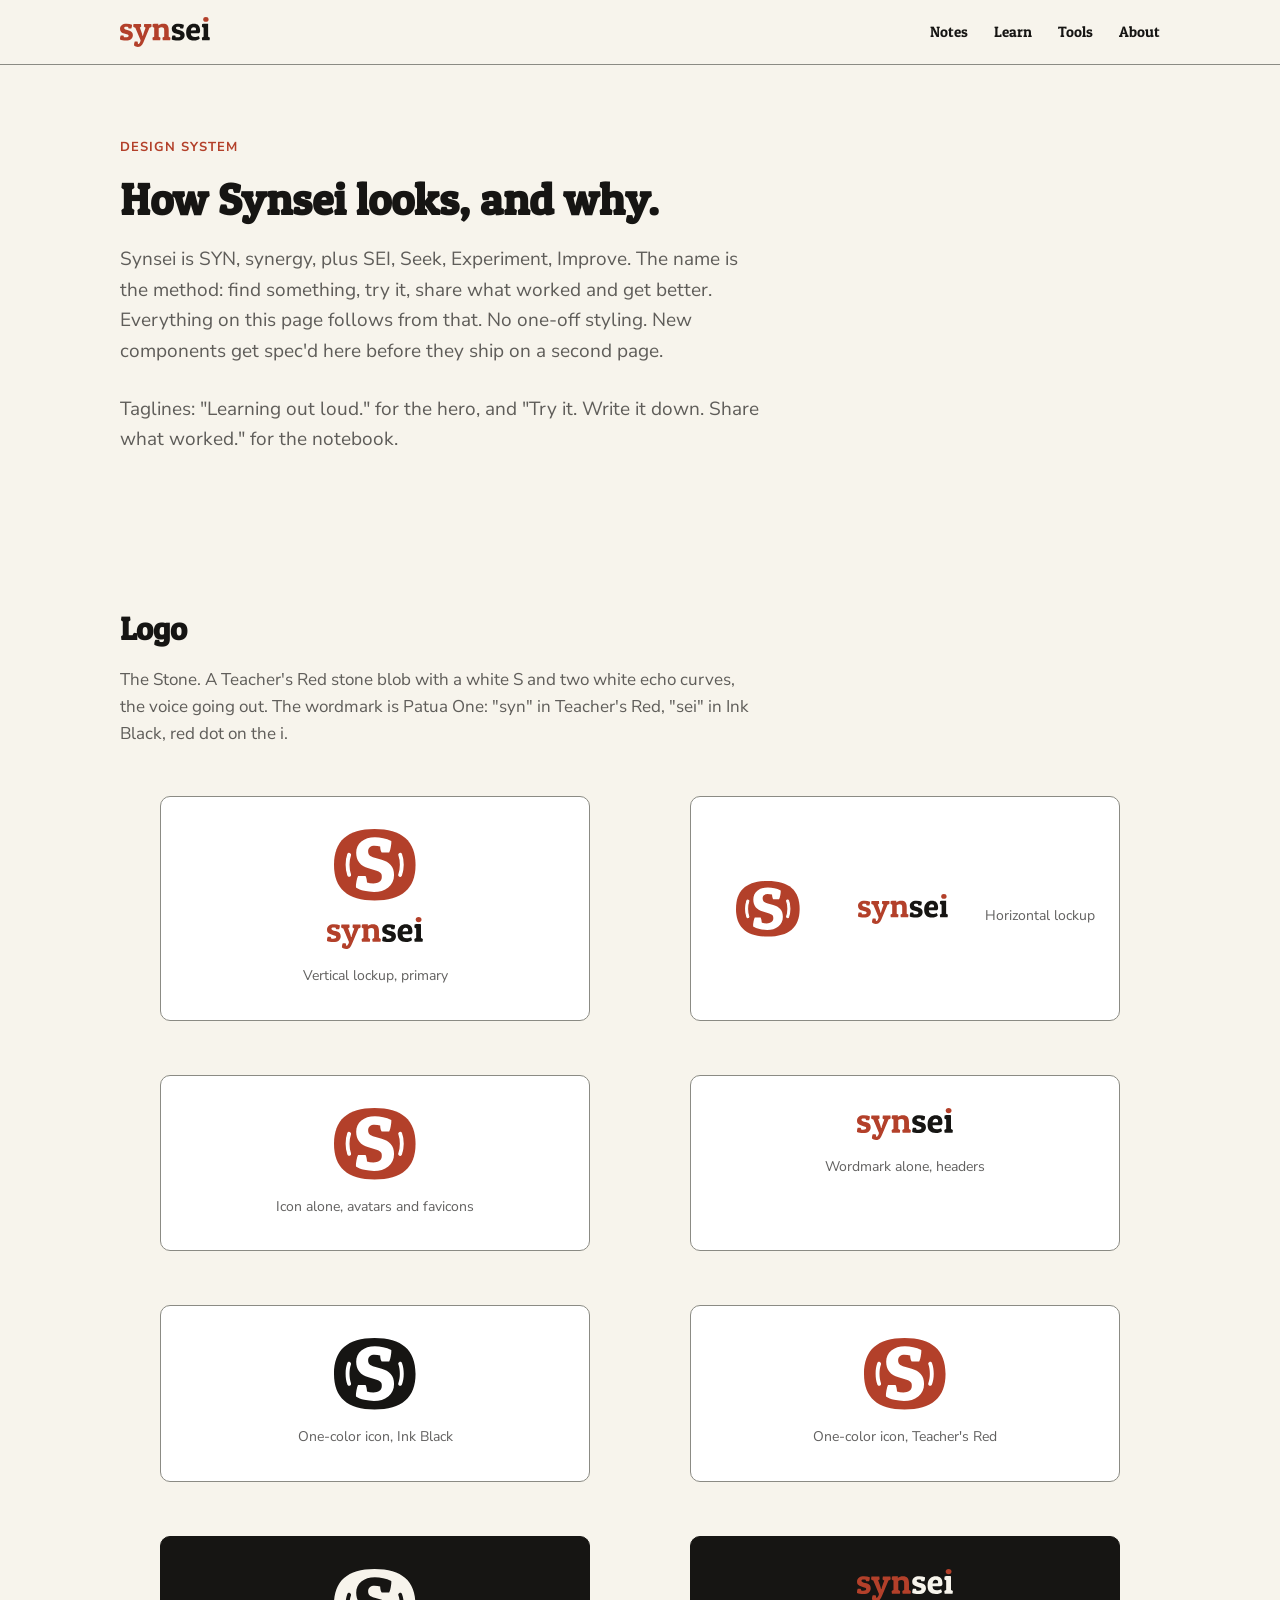
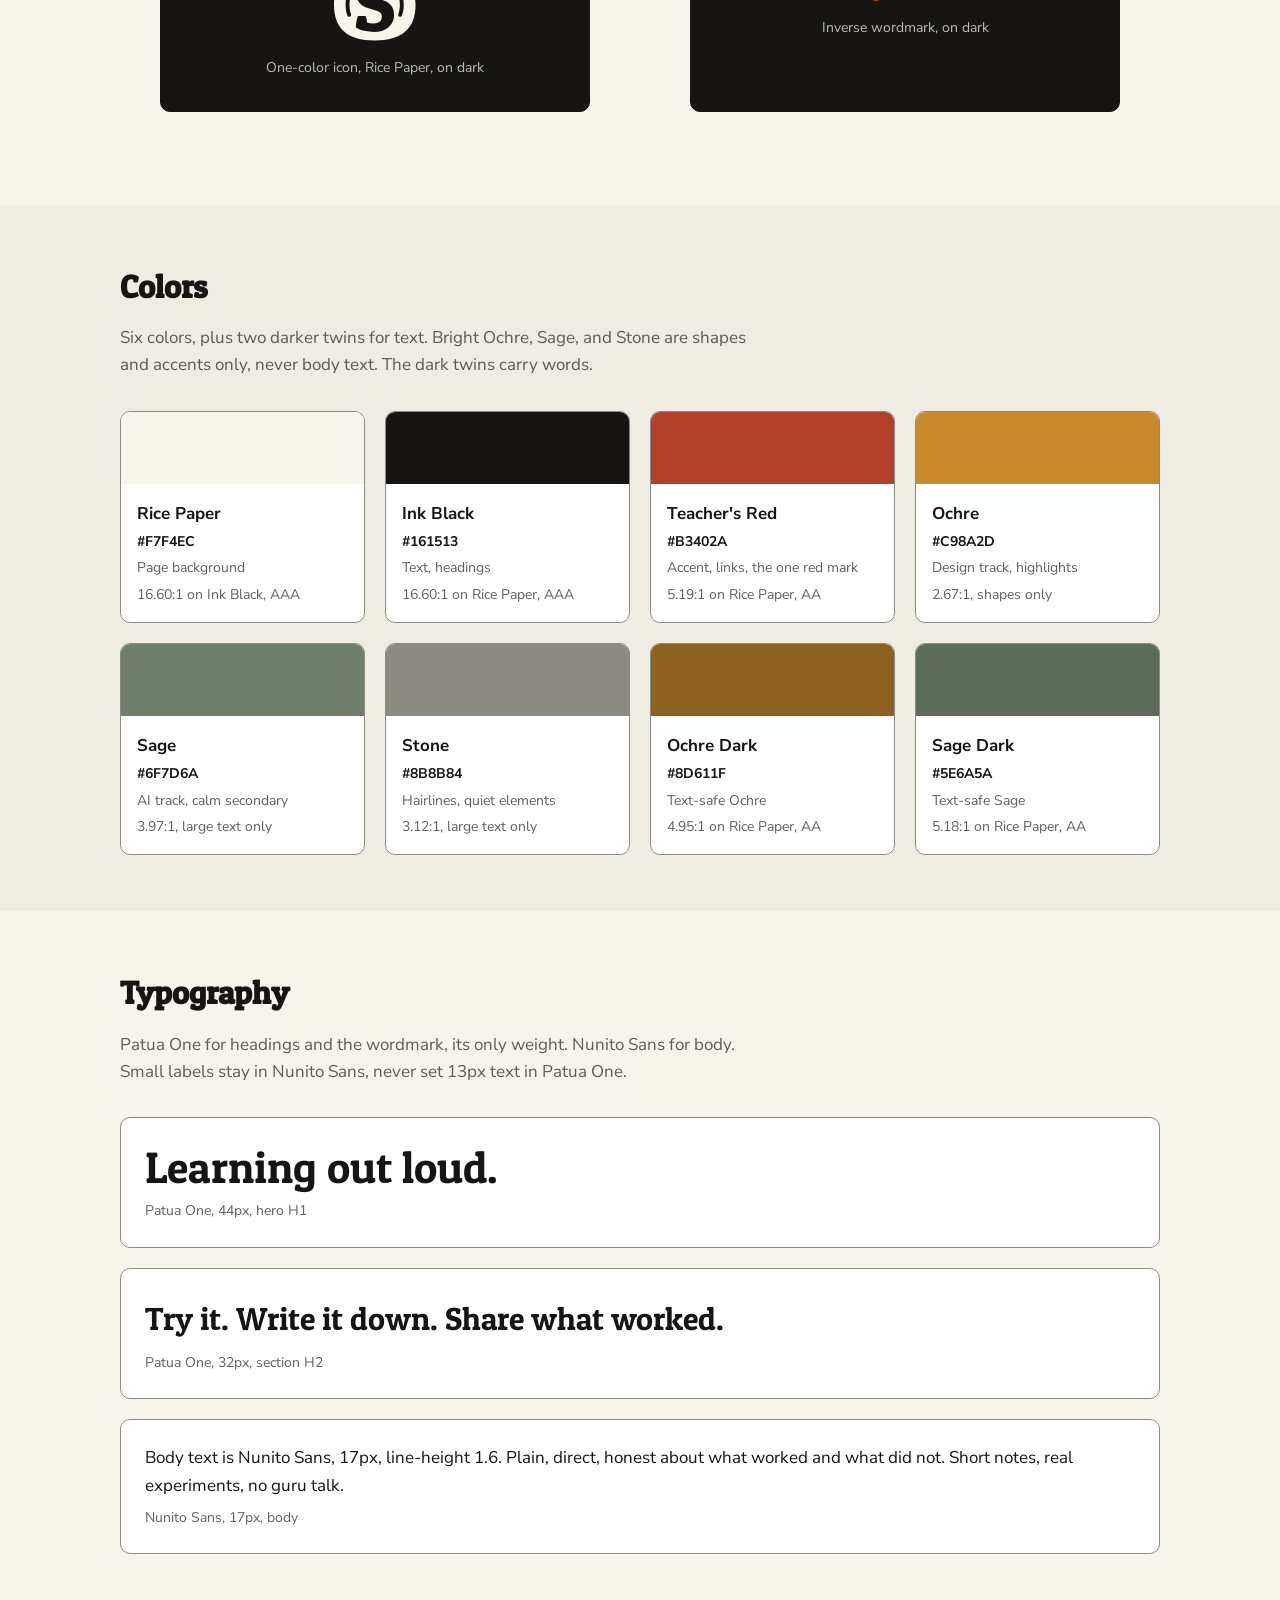
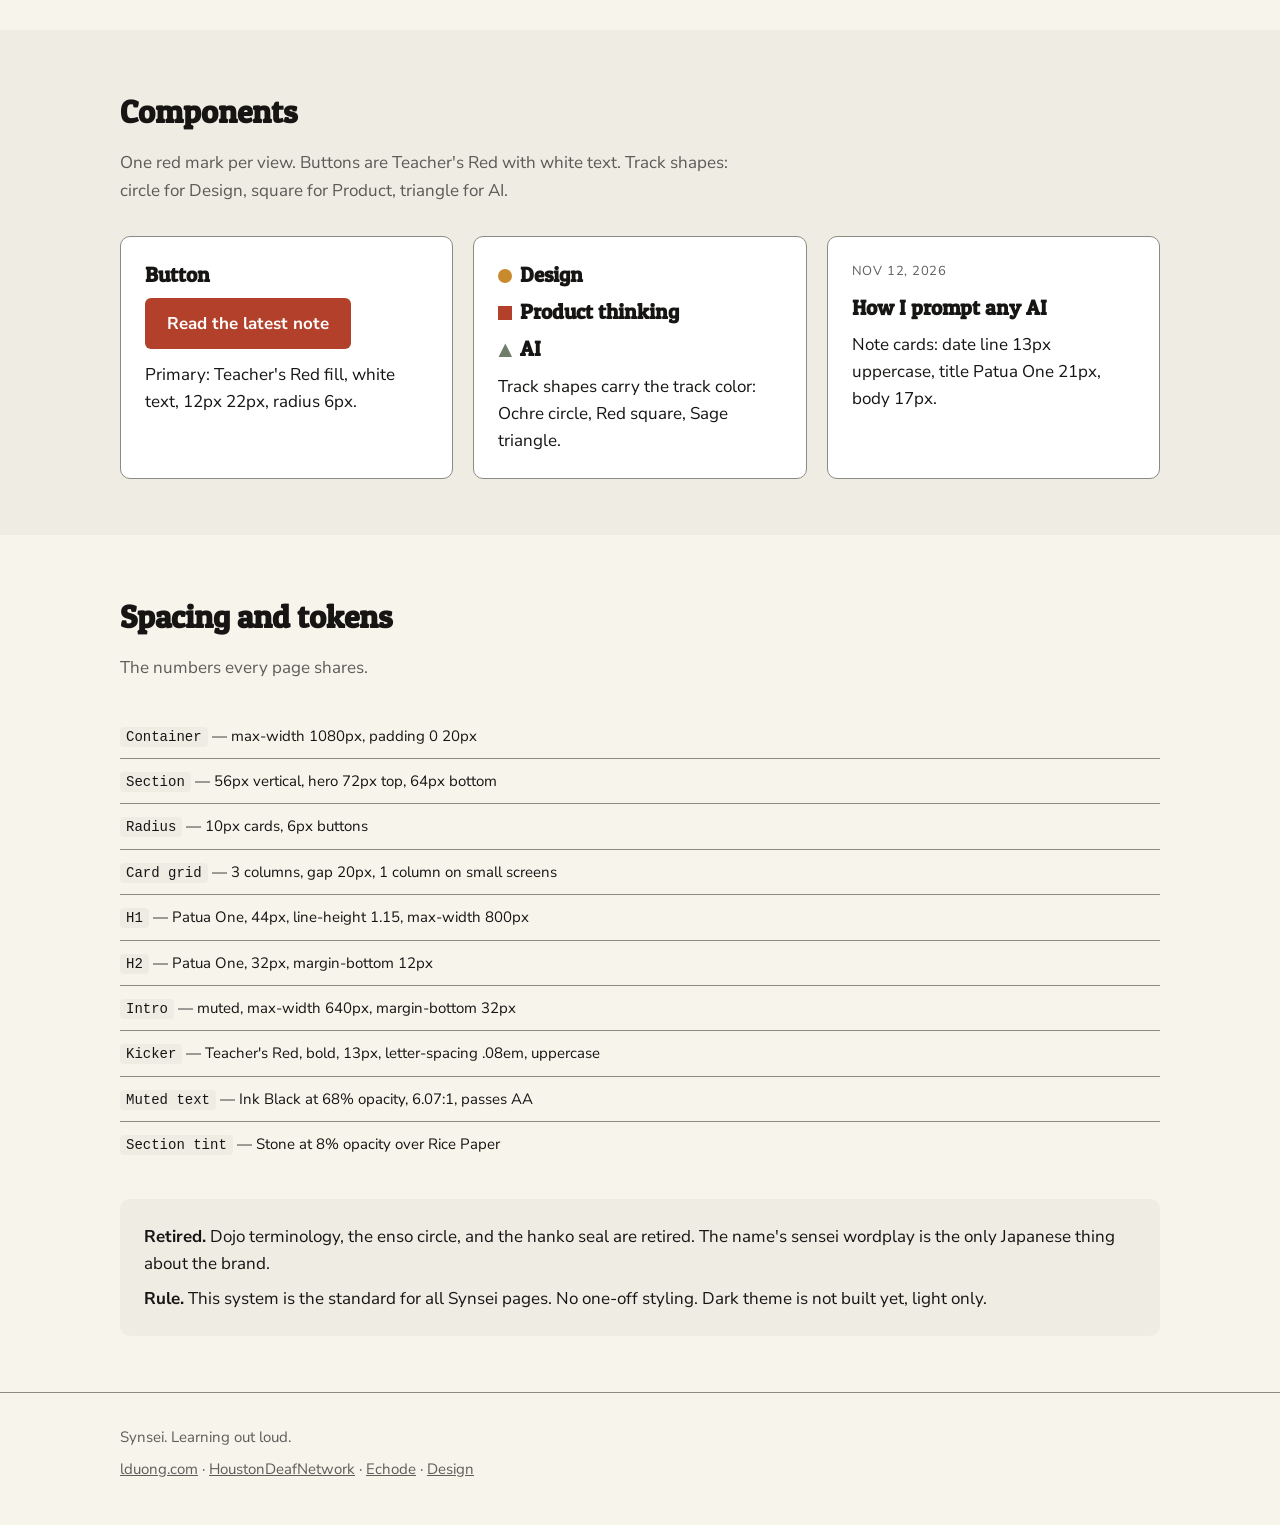
==== design/index.html @ 7a2323d9 "Rebuild site to the Synsei design system and publish the design page" ====
<!DOCTYPE html>
<html lang="en">
<head>
<meta charset="utf-8">
<meta name="viewport" content="width=device-width, initial-scale=1">
<title>Design — Synsei</title>
<meta name="description" content="The Synsei design system: the logo, colors, type, and components every page is built from.">
<link rel="preconnect" href="https://fonts.googleapis.com">
<link rel="preconnect" href="https://fonts.gstatic.com" crossorigin>
<link href="https://fonts.googleapis.com/css2?family=Patua+One&family=Nunito+Sans:wght@400;600;700&display=swap" rel="stylesheet">
<link rel="stylesheet" href="../styles.css?v=3">
<link rel="stylesheet" href="../design.css?v=1">
<link rel="icon" type="image/svg+xml" href="../synsei-icon.svg">
</head>
<body>
<a class="skip" href="#logo">Skip to the design system</a>

<header class="site-header">
  <div class="wrap header-inner">
    <a class="wordmark" href="../index.html"><img src="../synsei-logo.svg" alt="Synsei" height="30"></a>
    <nav aria-label="Main">
      <a href="../index.html#notes">Notes</a>
      <a href="../index.html#learn">Learn</a>
      <a href="../index.html#tools">Tools</a>
      <a href="../index.html#about">About</a>
    </nav>
  </div>
</header>

<main>
  <section class="hero">
    <div class="wrap">
      <p class="kicker">Design system</p>
      <h1>How Synsei looks, and why.</h1>
      <p class="lede">Synsei is SYN, synergy, plus SEI, Seek, Experiment, Improve. The name is the method: find something, try it, share what worked and get better. Everything on this page follows from that. No one-off styling. New components get spec'd here before they ship on a second page.</p>
      <p class="lede">Taglines: "Learning out loud." for the hero, and "Try it. Write it down. Share what worked." for the notebook.</p>
    </div>
  </section>

  <section id="logo" class="section">
    <div class="wrap">
      <h2>Logo</h2>
      <p class="section-intro">The Stone. A Teacher's Red stone blob with a white S and two white echo curves, the voice going out. The wordmark is Patua One: "syn" in Teacher's Red, "sei" in Ink Black, red dot on the i.</p>
      <div class="lockups">
        <figure class="lockup">
          <img class="lockup-icon" src="../synsei-icon.svg" alt="Synsei stone icon">
          <img class="lockup-word" src="../synsei-logo.svg" alt="Synsei wordmark">
          <figcaption>Vertical lockup, primary</figcaption>
        </figure>
        <figure class="lockup horizontal">
          <img class="lockup-icon" src="../synsei-icon.svg" alt="Synsei stone icon">
          <img class="lockup-word" src="../synsei-logo.svg" alt="Synsei wordmark">
          <figcaption>Horizontal lockup</figcaption>
        </figure>
        <figure class="lockup">
          <img class="lockup-icon" src="../synsei-icon.svg" alt="Synsei stone icon">
          <figcaption>Icon alone, avatars and favicons</figcaption>
        </figure>
        <figure class="lockup">
          <img class="lockup-word" src="../synsei-logo.svg" alt="Synsei wordmark">
          <figcaption>Wordmark alone, headers</figcaption>
        </figure>
      </div>
      <div class="lockups">
        <figure class="lockup">
          <img class="lockup-icon" src="../synsei-icon-black.svg" alt="Synsei icon in Ink Black">
          <figcaption>One-color icon, Ink Black</figcaption>
        </figure>
        <figure class="lockup">
          <img class="lockup-icon" src="../synsei-icon-red.svg" alt="Synsei icon in Teacher's Red">
          <figcaption>One-color icon, Teacher's Red</figcaption>
        </figure>
        <figure class="lockup dark">
          <img class="lockup-icon" src="../synsei-icon-rice-paper.svg" alt="Synsei icon in Rice Paper">
          <figcaption>One-color icon, Rice Paper, on dark</figcaption>
        </figure>
        <figure class="lockup dark">
          <img class="lockup-word" src="../synsei-wordmark-inverse.svg" alt="Synsei inverse wordmark">
          <figcaption>Inverse wordmark, on dark</figcaption>
        </figure>
      </div>
    </div>
  </section>

  <section id="colors" class="section tint">
    <div class="wrap">
      <h2>Colors</h2>
      <p class="section-intro">Six colors, plus two darker twins for text. Bright Ochre, Sage, and Stone are shapes and accents only, never body text. The dark twins carry words.</p>
      <div class="swatches">
        <article class="swatch">
          <div class="chip" style="background:#f7f4ec"></div>
          <div class="swatch-body">
            <h3>Rice Paper</h3>
            <p class="hex">#F7F4EC</p>
            <p>Page background</p>
            <p>16.60:1 on Ink Black, AAA</p>
          </div>
        </article>
        <article class="swatch">
          <div class="chip" style="background:#161513"></div>
          <div class="swatch-body">
            <h3>Ink Black</h3>
            <p class="hex">#161513</p>
            <p>Text, headings</p>
            <p>16.60:1 on Rice Paper, AAA</p>
          </div>
        </article>
        <article class="swatch">
          <div class="chip" style="background:#b3402a"></div>
          <div class="swatch-body">
            <h3>Teacher's Red</h3>
            <p class="hex">#B3402A</p>
            <p>Accent, links, the one red mark</p>
            <p>5.19:1 on Rice Paper, AA</p>
          </div>
        </article>
        <article class="swatch">
          <div class="chip" style="background:#c98a2d"></div>
          <div class="swatch-body">
            <h3>Ochre</h3>
            <p class="hex">#C98A2D</p>
            <p>Design track, highlights</p>
            <p>2.67:1, shapes only</p>
          </div>
        </article>
        <article class="swatch">
          <div class="chip" style="background:#6f7d6a"></div>
          <div class="swatch-body">
            <h3>Sage</h3>
            <p class="hex">#6F7D6A</p>
            <p>AI track, calm secondary</p>
            <p>3.97:1, large text only</p>
          </div>
        </article>
        <article class="swatch">
          <div class="chip" style="background:#8b8b84"></div>
          <div class="swatch-body">
            <h3>Stone</h3>
            <p class="hex">#8B8B84</p>
            <p>Hairlines, quiet elements</p>
            <p>3.12:1, large text only</p>
          </div>
        </article>
        <article class="swatch">
          <div class="chip" style="background:#8d611f"></div>
          <div class="swatch-body">
            <h3>Ochre Dark</h3>
            <p class="hex">#8D611F</p>
            <p>Text-safe Ochre</p>
            <p>4.95:1 on Rice Paper, AA</p>
          </div>
        </article>
        <article class="swatch">
          <div class="chip" style="background:#5e6a5a"></div>
          <div class="swatch-body">
            <h3>Sage Dark</h3>
            <p class="hex">#5E6A5A</p>
            <p>Text-safe Sage</p>
            <p>5.18:1 on Rice Paper, AA</p>
          </div>
        </article>
      </div>
    </div>
  </section>

  <section id="type" class="section">
    <div class="wrap">
      <h2>Typography</h2>
      <p class="section-intro">Patua One for headings and the wordmark, its only weight. Nunito Sans for body. Small labels stay in Nunito Sans, never set 13px text in Patua One.</p>
      <div class="specimen">
        <p class="sample-display">Learning out loud.</p>
        <p class="sample-note">Patua One, 44px, hero H1</p>
      </div>
      <div class="specimen">
        <p class="sample-h2">Try it. Write it down. Share what worked.</p>
        <p class="sample-note">Patua One, 32px, section H2</p>
      </div>
      <div class="specimen">
        <p class="sample-body">Body text is Nunito Sans, 17px, line-height 1.6. Plain, direct, honest about what worked and what did not. Short notes, real experiments, no guru talk.</p>
        <p class="sample-note">Nunito Sans, 17px, body</p>
      </div>
    </div>
  </section>

  <section id="components" class="section tint">
    <div class="wrap">
      <h2>Components</h2>
      <p class="section-intro">One red mark per view. Buttons are Teacher's Red with white text. Track shapes: circle for Design, square for Product, triangle for AI.</p>
      <div class="cards">
        <article class="card">
          <h3>Button</h3>
          <p><a class="button" href="#components">Read the latest note</a></p>
          <p>Primary: Teacher's Red fill, white text, 12px 22px, radius 6px.</p>
        </article>
        <article class="card">
          <h3><span class="track-shape circle" aria-hidden="true"></span>Design</h3>
          <h3><span class="track-shape square" aria-hidden="true"></span>Product thinking</h3>
          <h3><span class="track-shape triangle" aria-hidden="true"></span>AI</h3>
          <p>Track shapes carry the track color: Ochre circle, Red square, Sage triangle.</p>
        </article>
        <article class="card">
          <p class="card-date">Nov 12, 2026</p>
          <h3>How I prompt any AI</h3>
          <p>Note cards: date line 13px uppercase, title Patua One 21px, body 17px.</p>
        </article>
      </div>
    </div>
  </section>

  <section id="tokens" class="section">
    <div class="wrap">
      <h2>Spacing and tokens</h2>
      <p class="section-intro">The numbers every page shares.</p>
      <ul class="tokens">
        <li><code>Container</code> — max-width 1080px, padding 0 20px</li>
        <li><code>Section</code> — 56px vertical, hero 72px top, 64px bottom</li>
        <li><code>Radius</code> — 10px cards, 6px buttons</li>
        <li><code>Card grid</code> — 3 columns, gap 20px, 1 column on small screens</li>
        <li><code>H1</code> — Patua One, 44px, line-height 1.15, max-width 800px</li>
        <li><code>H2</code> — Patua One, 32px, margin-bottom 12px</li>
        <li><code>Intro</code> — muted, max-width 640px, margin-bottom 32px</li>
        <li><code>Kicker</code> — Teacher's Red, bold, 13px, letter-spacing .08em, uppercase</li>
        <li><code>Muted text</code> — Ink Black at 68% opacity, 6.07:1, passes AA</li>
        <li><code>Section tint</code> — Stone at 8% opacity over Rice Paper</li>
      </ul>
      <div class="design-note" style="margin-top:32px">
        <p><strong>Retired.</strong> Dojo terminology, the enso circle, and the hanko seal are retired. The name's sensei wordplay is the only Japanese thing about the brand.</p>
        <p><strong>Rule.</strong> This system is the standard for all Synsei pages. No one-off styling. Dark theme is not built yet, light only.</p>
      </div>
    </div>
  </section>
</main>

<footer class="site-footer">
  <div class="wrap">
    <p>Synsei. Learning out loud.</p>
    <p><a href="https://lduong.com">lduong.com</a> &middot; <a href="https://www.houstondeafnetwork.com">HoustonDeafNetwork</a> &middot; <a href="https://echode.com">Echode</a> &middot; <a href="./">Design</a></p>
  </div>
</footer>
</body>
</html>
---- styles.css ----
/* Synsei — built to ~/workspace/synsei/design-system.md. No build step.
   Tokens: Rice Paper, Ink Black, Teacher's Red, Ochre, Sage, Stone.
   Headings Patua One, body Nunito Sans. */

:root {
  --paper: #f7f4ec;
  --card: #ffffff;
  --ink: #161513;
  --accent: #b3402a;
  --accent-hover: #96291a;
  --ochre: #c98a2d;
  --ochre-dark: #8d611f;
  --sage: #6f7d6a;
  --sage-dark: #5e6a5a;
  --stone: #8b8b84;
  --line: #8b8b84;
  --muted: rgba(22, 21, 19, 0.68);
  --tint: rgba(139, 139, 132, 0.08);
  --display: "Patua One", Georgia, "Times New Roman", serif;
  --sans: "Nunito Sans", -apple-system, BlinkMacSystemFont, "Segoe UI", Roboto, Helvetica, Arial, sans-serif;
}

* { box-sizing: border-box; }

body {
  margin: 0;
  background: var(--paper);
  color: var(--ink);
  font-family: var(--sans);
  font-size: 17px;
  line-height: 1.6;
}

.wrap {
  max-width: 1080px;
  margin: 0 auto;
  padding: 0 20px;
}

a { color: var(--accent); }
a:hover { text-decoration-thickness: 2px; }

.skip {
  position: absolute;
  left: -999px;
  top: 0;
  background: var(--ink);
  color: #fff;
  padding: 8px 14px;
}
.skip:focus { left: 8px; top: 8px; }

/* Header — wordmark is the real logo SVG, nav in Patua One */

.site-header {
  border-bottom: 1px solid var(--line);
  background: var(--paper);
}
.header-inner {
  display: flex;
  align-items: center;
  justify-content: space-between;
  min-height: 64px;
}
.wordmark {
  display: inline-flex;
  align-items: center;
  text-decoration: none;
}
.wordmark img {
  display: block;
  height: 30px;
  width: auto;
}
.site-header nav a {
  font-family: var(--display);
  color: var(--ink);
  text-decoration: none;
  margin-left: 22px;
  font-size: 15px;
}
.site-header nav a:hover { color: var(--accent); }

/* Hero */

.hero { padding: 72px 0 64px; }
.kicker {
  color: var(--accent);
  font-weight: bold;
  letter-spacing: 0.08em;
  text-transform: uppercase;
  font-size: 13px;
  margin: 0 0 16px;
}
.hero h1 {
  font-family: var(--display);
  font-size: 44px;
  line-height: 1.15;
  margin: 0 0 20px;
  max-width: 800px;
}
.lede {
  font-size: 19px;
  color: var(--muted);
  max-width: 640px;
  margin: 0 0 28px;
}
.button {
  display: inline-block;
  background: var(--accent);
  color: #fff;
  text-decoration: none;
  font-weight: bold;
  padding: 12px 22px;
  border-radius: 6px;
}
.button:hover { background: var(--accent-hover); color: #fff; }

/* Sections */

.section { padding: 56px 0; }
.section.tint { background: var(--tint); }
.section h2 {
  font-family: var(--display);
  font-size: 32px;
  margin: 0 0 12px;
}
.section-intro {
  color: var(--muted);
  max-width: 640px;
  margin: 0 0 32px;
}

/* Cards */

.cards {
  display: grid;
  grid-template-columns: repeat(3, 1fr);
  gap: 20px;
}
.card {
  background: var(--card);
  border: 1px solid var(--line);
  border-radius: 10px;
  padding: 24px;
}
.card h3 {
  font-family: var(--display);
  font-size: 21px;
  margin: 0 0 10px;
  line-height: 1.3;
}
.card p { margin: 0 0 12px; }
.card p:last-child { margin-bottom: 0; }
.card-date {
  color: var(--muted);
  font-size: 13px;
  text-transform: uppercase;
  letter-spacing: 0.06em;
  margin: 0 0 8px;
}
.card-status {
  color: var(--accent);
  font-size: 14px;
  font-weight: bold;
}

/* Track shapes — circle Design, square Product, triangle AI */

.track-shape {
  display: inline-block;
  width: 14px;
  height: 14px;
  margin-right: 8px;
  vertical-align: -1px;
}
.track-shape.circle { background: var(--ochre); border-radius: 50%; }
.track-shape.square { background: var(--accent); }
.track-shape.triangle {
  background: var(--sage);
  clip-path: polygon(50% 0, 100% 100%, 0 100%);
}

/* About */

#about p { max-width: 680px; }

/* Footer */

.site-footer {
  border-top: 1px solid var(--line);
  padding: 32px 0 40px;
  color: var(--muted);
  font-size: 15px;
}
.site-footer p { margin: 0 0 8px; }
.site-footer a { color: var(--muted); }
.site-footer a:hover { color: var(--accent); }

/* Small screens */

@media (max-width: 760px) {
  .hero { padding: 48px 0 40px; }
  .hero h1 { font-size: 32px; }
  .cards { grid-template-columns: 1fr; }
  .site-header nav a { margin-left: 14px; }
}
---- design.css ----
/* Synsei design page — specimens only. Tokens live in styles.css. */

.design-intro { max-width: 680px; }

.lockups {
  display: grid;
  grid-template-columns: repeat(2, 1fr);
  gap: 20px;
  margin-bottom: 20px;
}
.lockup {
  background: var(--card);
  border: 1px solid var(--line);
  border-radius: 10px;
  padding: 32px 24px;
  text-align: center;
}
.lockup img { display: block; margin: 0 auto; }
.lockup .lockup-icon { height: 72px; width: auto; margin-bottom: 16px; }
.lockup .lockup-word { height: 32px; width: auto; }
.lockup.horizontal {
  display: flex;
  align-items: center;
  justify-content: center;
  gap: 16px;
}
.lockup.horizontal .lockup-icon { height: 56px; margin-bottom: 0; }
.lockup.horizontal .lockup-word { height: 30px; }
.lockup figcaption {
  margin-top: 16px;
  color: var(--muted);
  font-size: 14px;
}
.lockup.dark { background: var(--ink); border-color: var(--ink); }
.lockup.dark figcaption { color: rgba(247, 244, 236, 0.75); }

.swatches {
  display: grid;
  grid-template-columns: repeat(4, 1fr);
  gap: 20px;
}
.swatch {
  background: var(--card);
  border: 1px solid var(--line);
  border-radius: 10px;
  overflow: hidden;
}
.swatch .chip { height: 72px; }
.swatch .swatch-body { padding: 16px; }
.swatch h3 { font-size: 17px; margin: 0 0 4px; }
.swatch p { margin: 0 0 4px; font-size: 14px; color: var(--muted); }
.swatch p:last-child { margin-bottom: 0; }
.swatch .hex { font-weight: bold; color: var(--ink); }

.specimen {
  background: var(--card);
  border: 1px solid var(--line);
  border-radius: 10px;
  padding: 24px;
  margin-bottom: 20px;
}
.specimen .sample-display {
  font-family: var(--display);
  font-size: 44px;
  line-height: 1.15;
  margin: 0 0 8px;
}
.specimen .sample-h2 {
  font-family: var(--display);
  font-size: 32px;
  margin: 0 0 8px;
}
.specimen .sample-body { margin: 0 0 8px; }
.specimen .sample-note { color: var(--muted); font-size: 14px; margin: 0; }

.tokens { list-style: none; padding: 0; margin: 0; }
.tokens li {
  padding: 10px 0;
  border-bottom: 1px solid var(--line);
  font-size: 15px;
}
.tokens li:last-child { border-bottom: 0; }
.tokens code {
  font-family: ui-monospace, "SF Mono", Menlo, Consolas, monospace;
  font-size: 14px;
  background: var(--tint);
  padding: 2px 6px;
  border-radius: 4px;
}

.design-note {
  background: var(--tint);
  border-radius: 10px;
  padding: 24px;
}
.design-note p { margin: 0 0 8px; }
.design-note p:last-child { margin-bottom: 0; }

@media (max-width: 760px) {
  .lockups { grid-template-columns: 1fr; }
  .swatches { grid-template-columns: repeat(2, 1fr); }
  .specimen .sample-display { font-size: 32px; }
}
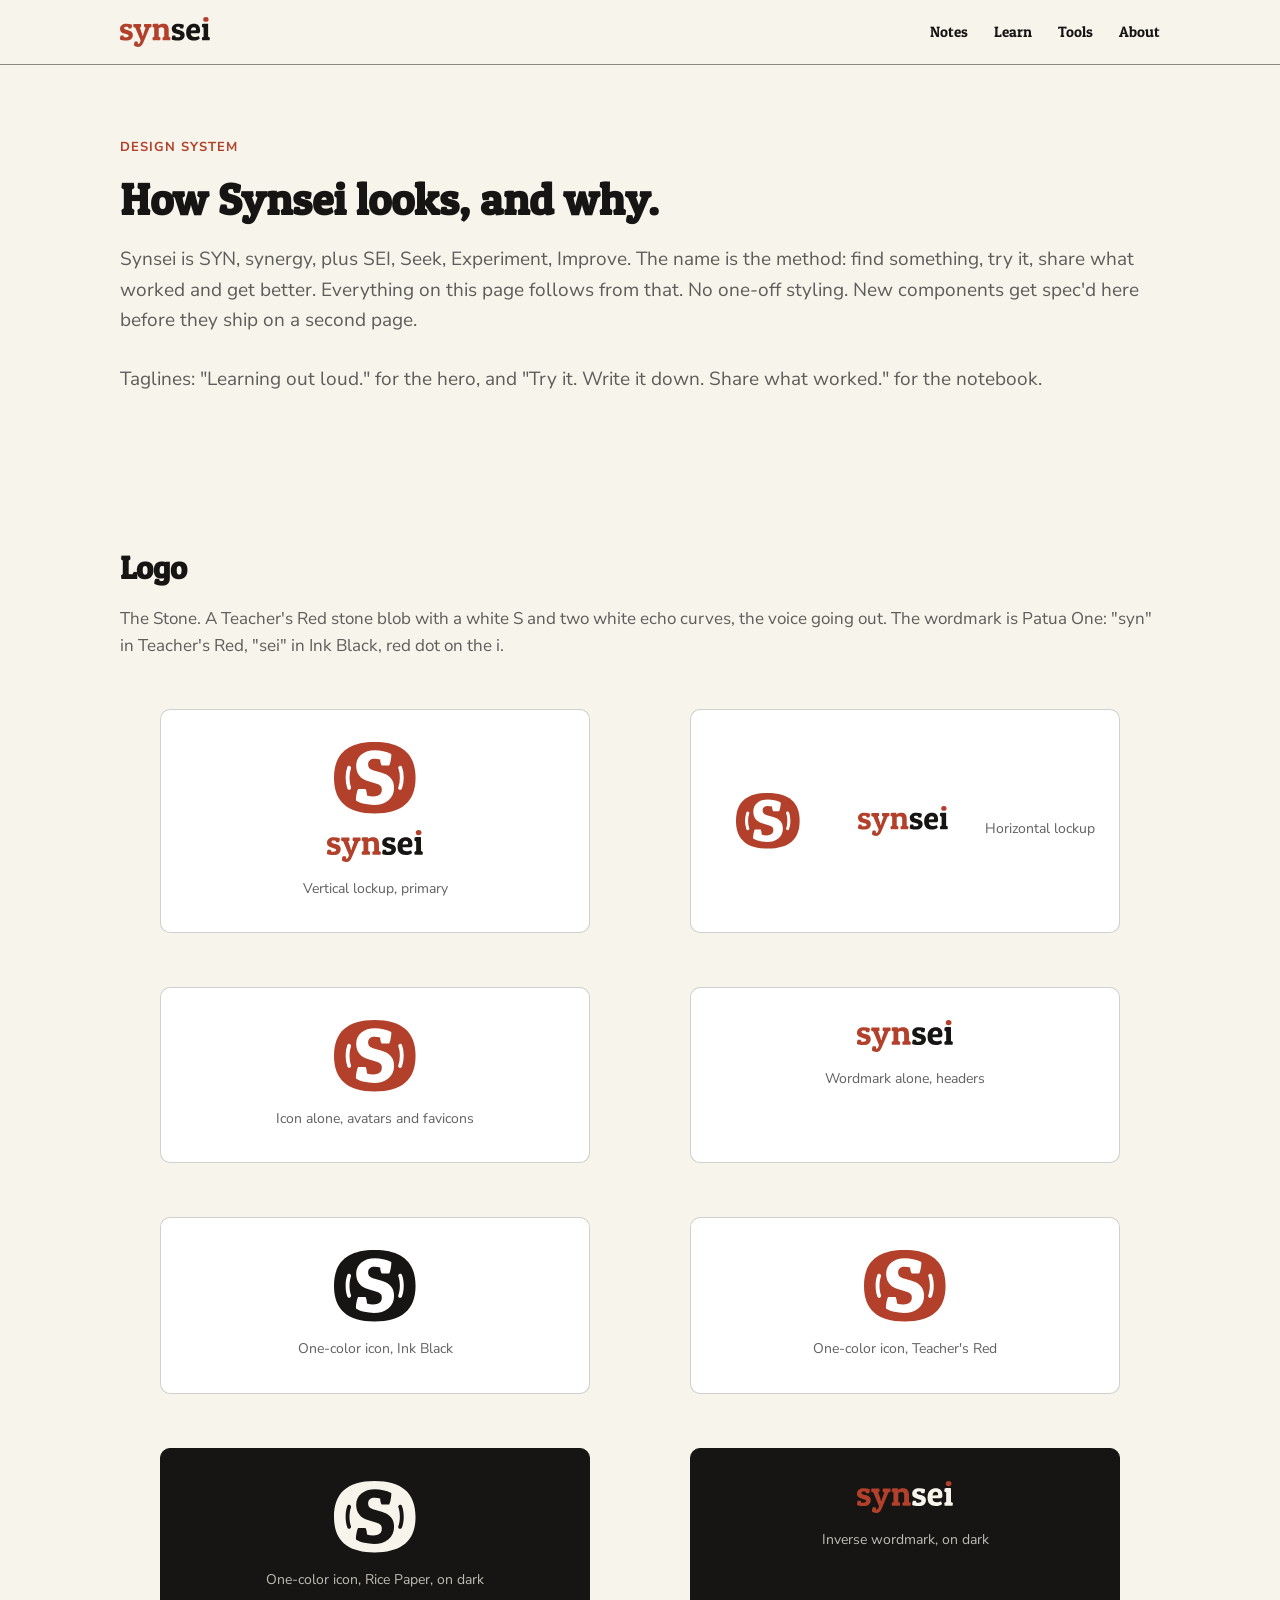
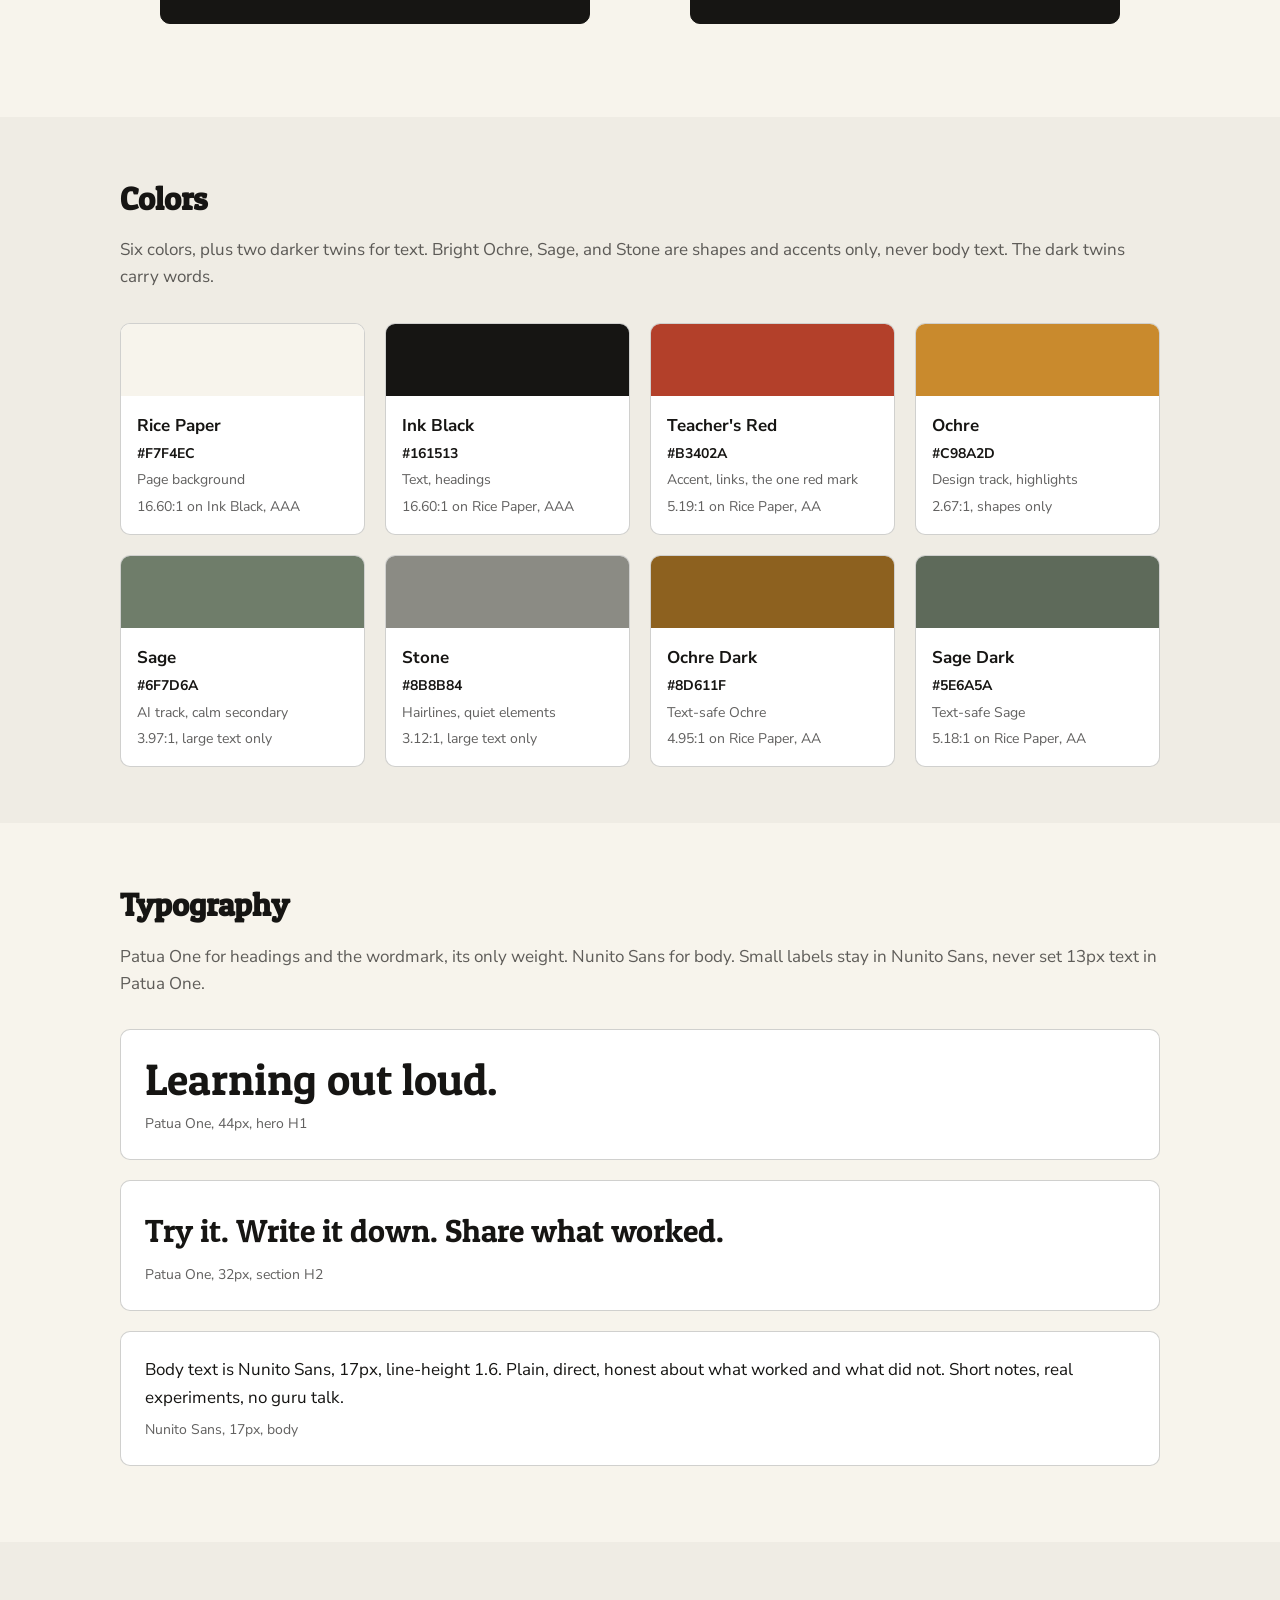
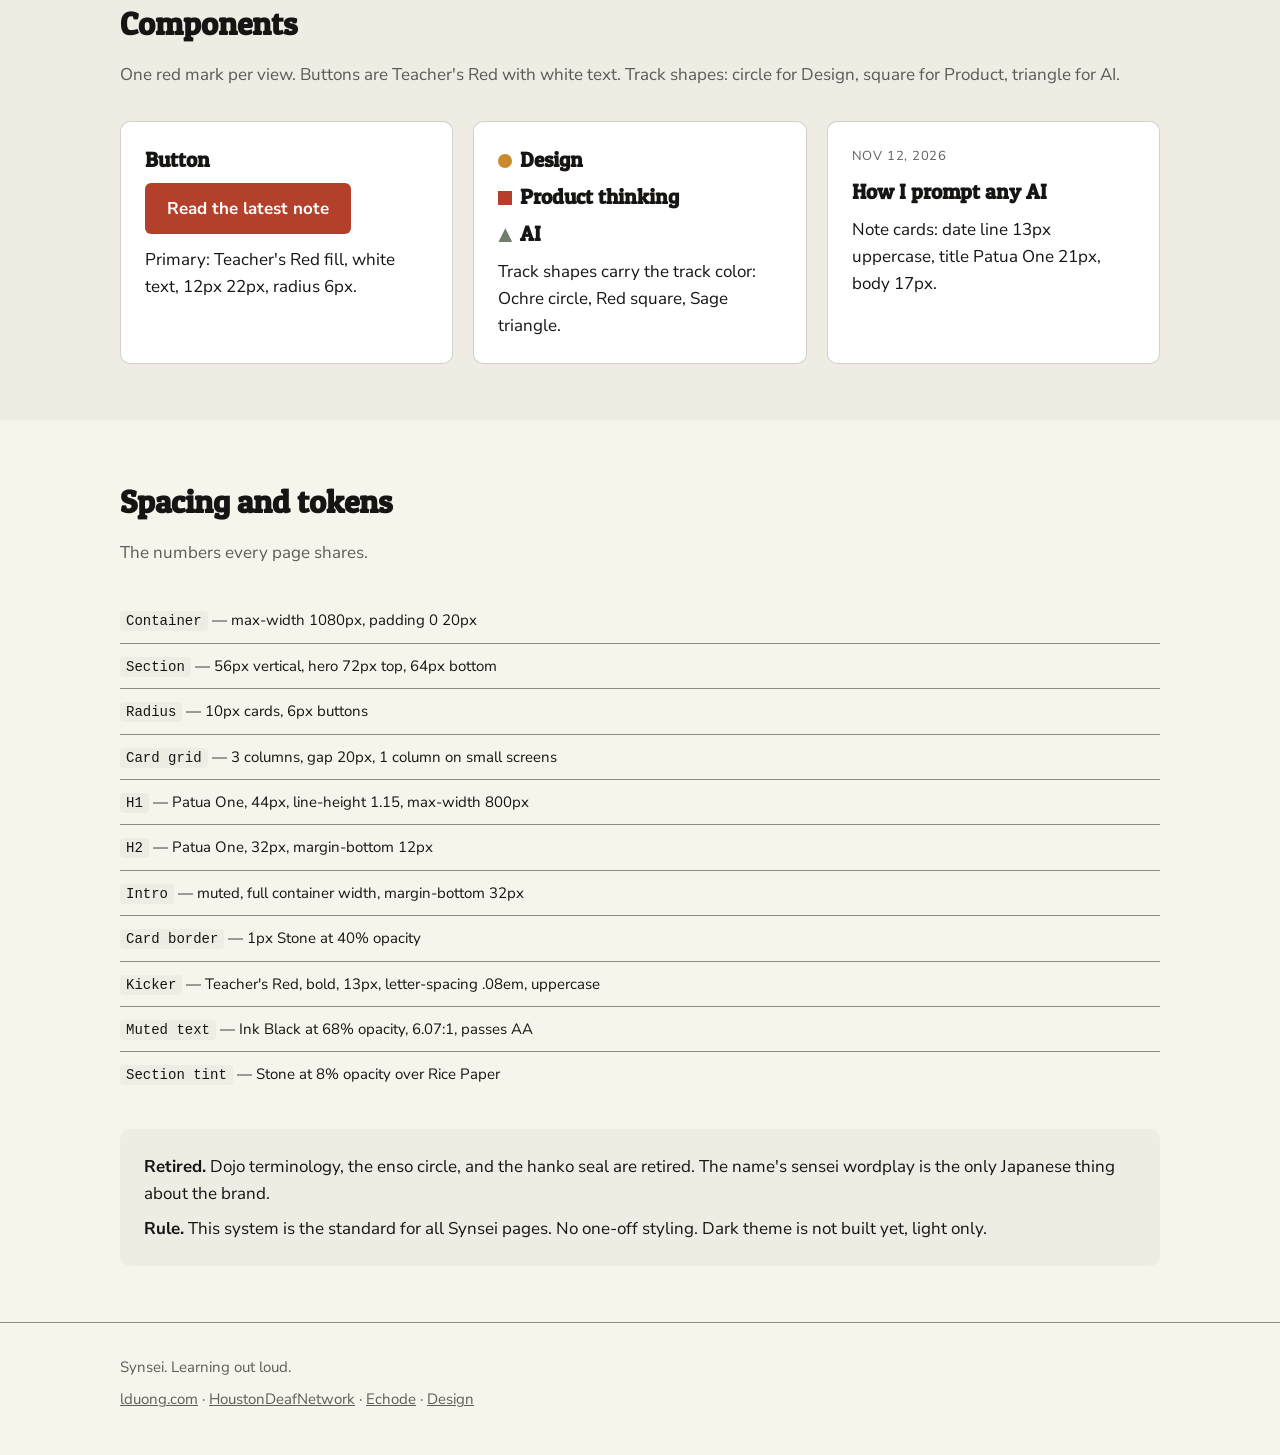
==== commit dfbf010f: "Full-width paragraphs and subtle card borders" ====
--- a/design/index.html
+++ b/design/index.html
@@ -8,9 +8,15 @@
 <link rel="preconnect" href="https://fonts.googleapis.com">
 <link rel="preconnect" href="https://fonts.gstatic.com" crossorigin>
 <link href="https://fonts.googleapis.com/css2?family=Patua+One&family=Nunito+Sans:wght@400;600;700&display=swap" rel="stylesheet">
-<link rel="stylesheet" href="../styles.css?v=3">
-<link rel="stylesheet" href="../design.css?v=1">
+<link rel="stylesheet" href="../styles.css?v=4">
+<link rel="stylesheet" href="../design.css?v=2">
 <link rel="icon" type="image/svg+xml" href="../synsei-icon.svg">
+<script async src="https://www.googletagmanager.com/gtm.js?id=GTM-TKNXQMXL"></script>
+<script>
+  window.dataLayer = window.dataLayer || [];
+  function gtag(){dataLayer.push(arguments);}
+  gtag('js', new Date());
+</script>
 </head>
 <body>
 <a class="skip" href="#logo">Skip to the design system</a>
@@ -218,7 +224,8 @@
         <li><code>Card grid</code> — 3 columns, gap 20px, 1 column on small screens</li>
         <li><code>H1</code> — Patua One, 44px, line-height 1.15, max-width 800px</li>
         <li><code>H2</code> — Patua One, 32px, margin-bottom 12px</li>
-        <li><code>Intro</code> — muted, max-width 640px, margin-bottom 32px</li>
+        <li><code>Intro</code> — muted, full container width, margin-bottom 32px</li>
+        <li><code>Card border</code> — 1px Stone at 40% opacity</li>
         <li><code>Kicker</code> — Teacher's Red, bold, 13px, letter-spacing .08em, uppercase</li>
         <li><code>Muted text</code> — Ink Black at 68% opacity, 6.07:1, passes AA</li>
         <li><code>Section tint</code> — Stone at 8% opacity over Rice Paper</li>
--- a/styles.css
+++ b/styles.css
@@ -14,6 +14,7 @@
   --sage-dark: #5e6a5a;
   --stone: #8b8b84;
   --line: #8b8b84;
+  --card-line: rgba(139, 139, 132, 0.4);
   --muted: rgba(22, 21, 19, 0.68);
   --tint: rgba(139, 139, 132, 0.08);
   --display: "Patua One", Georgia, "Times New Roman", serif;
@@ -102,7 +103,6 @@
 .lede {
   font-size: 19px;
   color: var(--muted);
-  max-width: 640px;
   margin: 0 0 28px;
 }
 .button {
@@ -127,7 +127,6 @@
 }
 .section-intro {
   color: var(--muted);
-  max-width: 640px;
   margin: 0 0 32px;
 }
 
@@ -140,7 +139,7 @@
 }
 .card {
   background: var(--card);
-  border: 1px solid var(--line);
+  border: 1px solid var(--card-line);
   border-radius: 10px;
   padding: 24px;
 }
@@ -181,11 +180,7 @@
   clip-path: polygon(50% 0, 100% 100%, 0 100%);
 }
 
-/* About */
-
-#about p { max-width: 680px; }
-
-/* Footer */
+
 
 .site-footer {
   border-top: 1px solid var(--line);
--- a/design.css
+++ b/design.css
@@ -1,6 +1,4 @@
 /* Synsei design page — specimens only. Tokens live in styles.css. */
-
-.design-intro { max-width: 680px; }
 
 .lockups {
   display: grid;
@@ -10,7 +8,7 @@
 }
 .lockup {
   background: var(--card);
-  border: 1px solid var(--line);
+  border: 1px solid var(--card-line);
   border-radius: 10px;
   padding: 32px 24px;
   text-align: center;
@@ -41,7 +39,7 @@
 }
 .swatch {
   background: var(--card);
-  border: 1px solid var(--line);
+  border: 1px solid var(--card-line);
   border-radius: 10px;
   overflow: hidden;
 }
@@ -54,7 +52,7 @@
 
 .specimen {
   background: var(--card);
-  border: 1px solid var(--line);
+  border: 1px solid var(--card-line);
   border-radius: 10px;
   padding: 24px;
   margin-bottom: 20px;
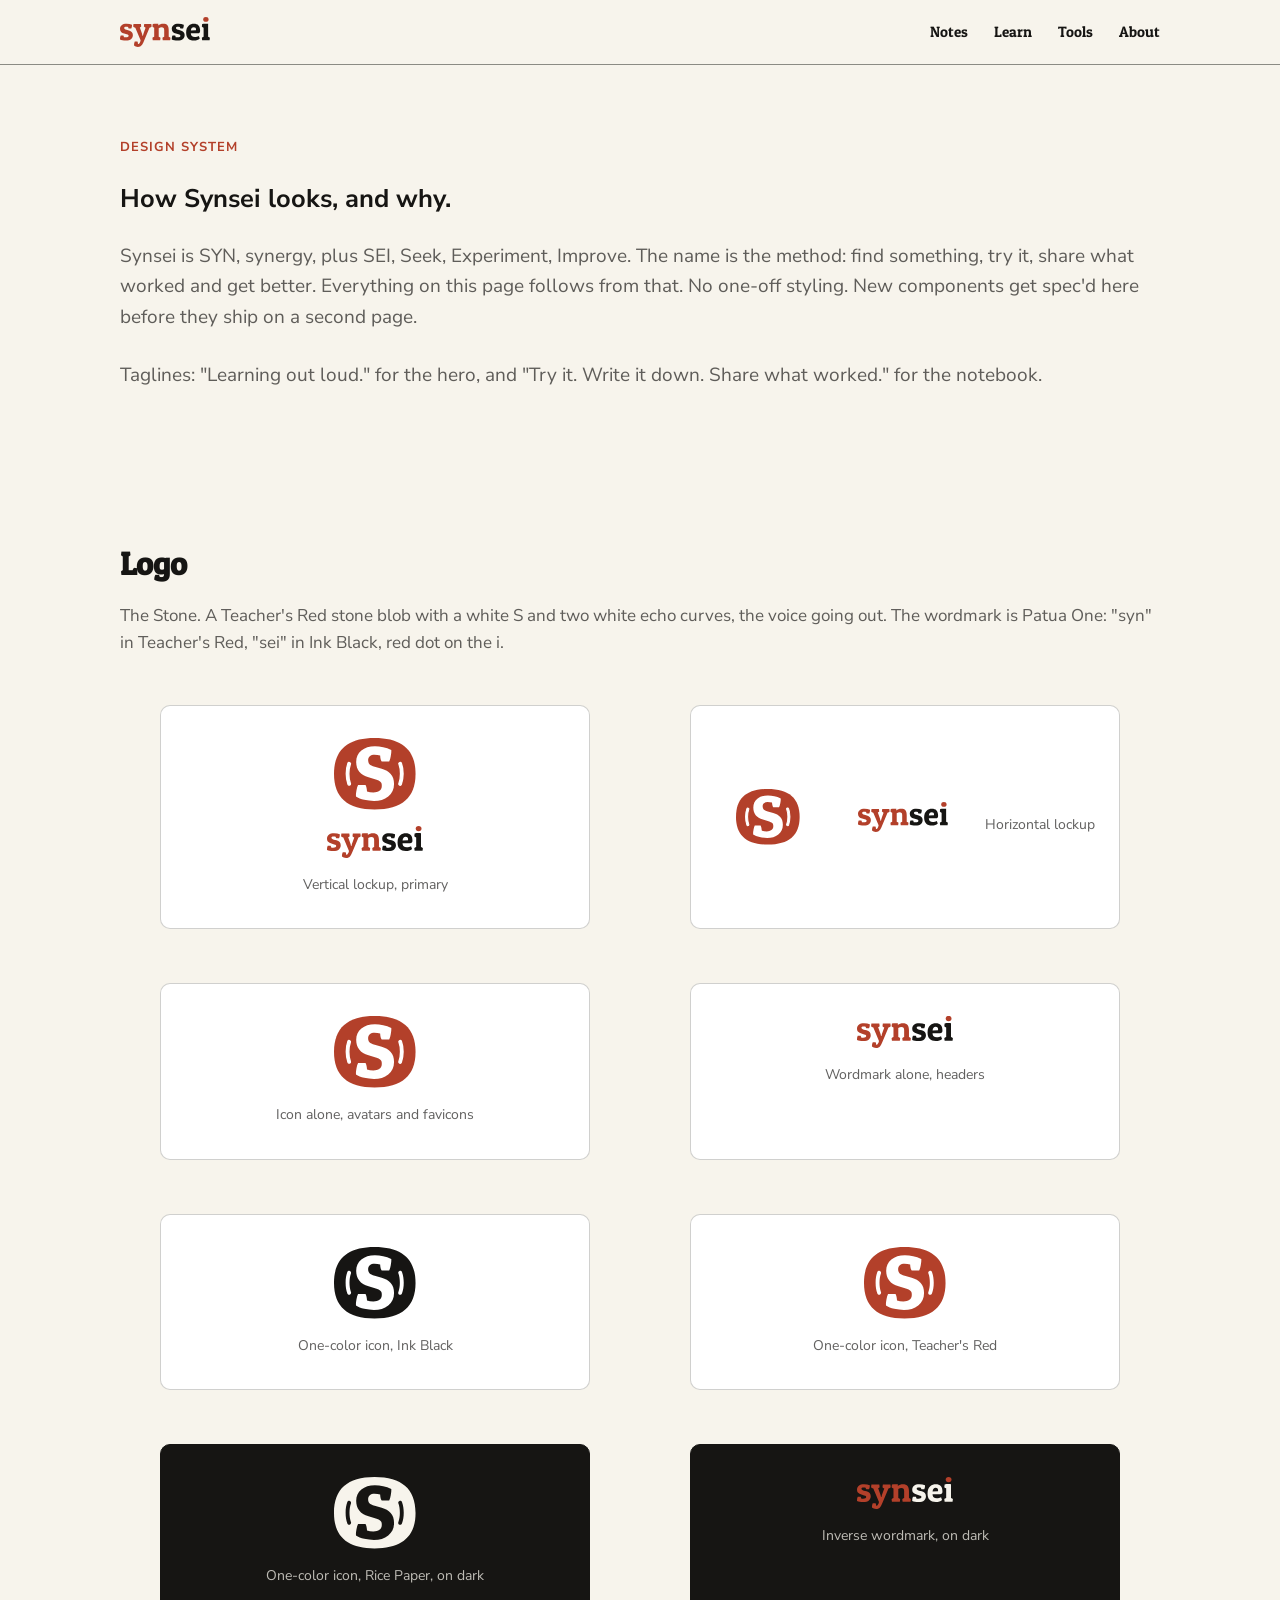
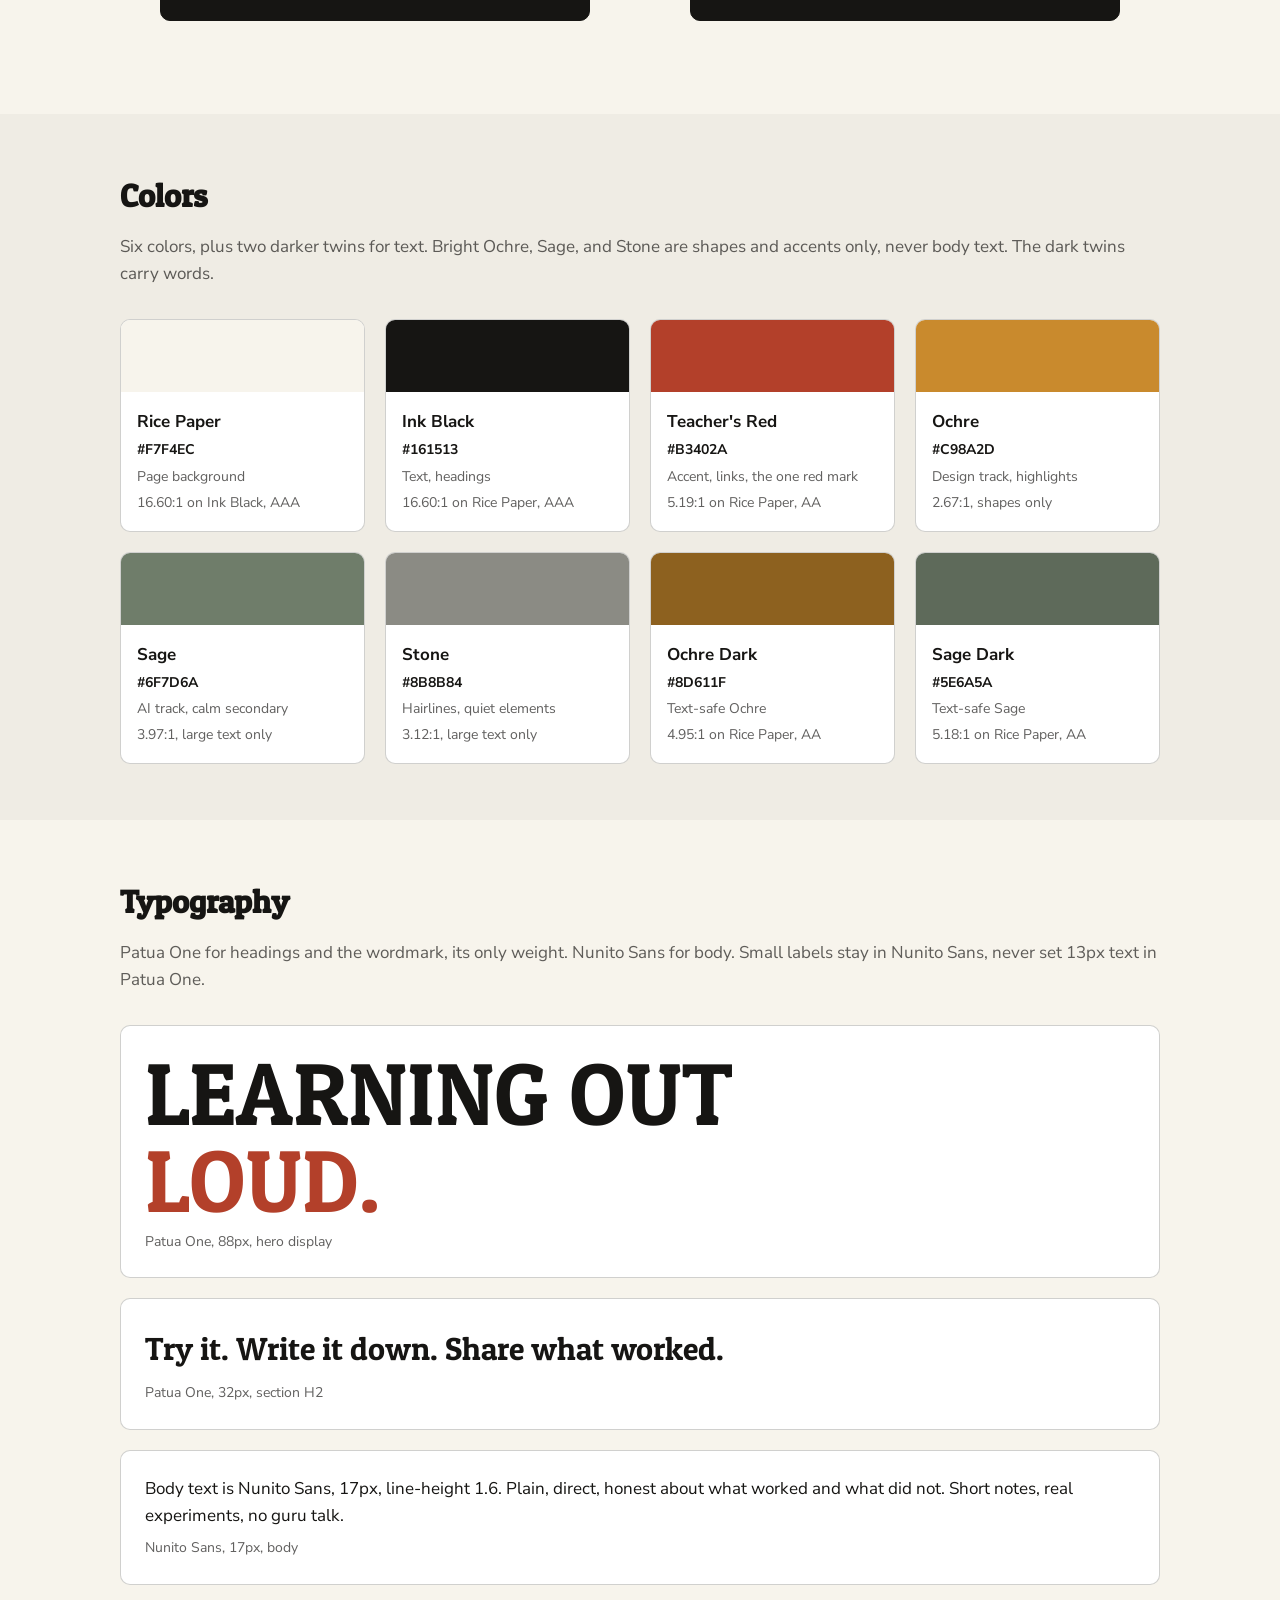
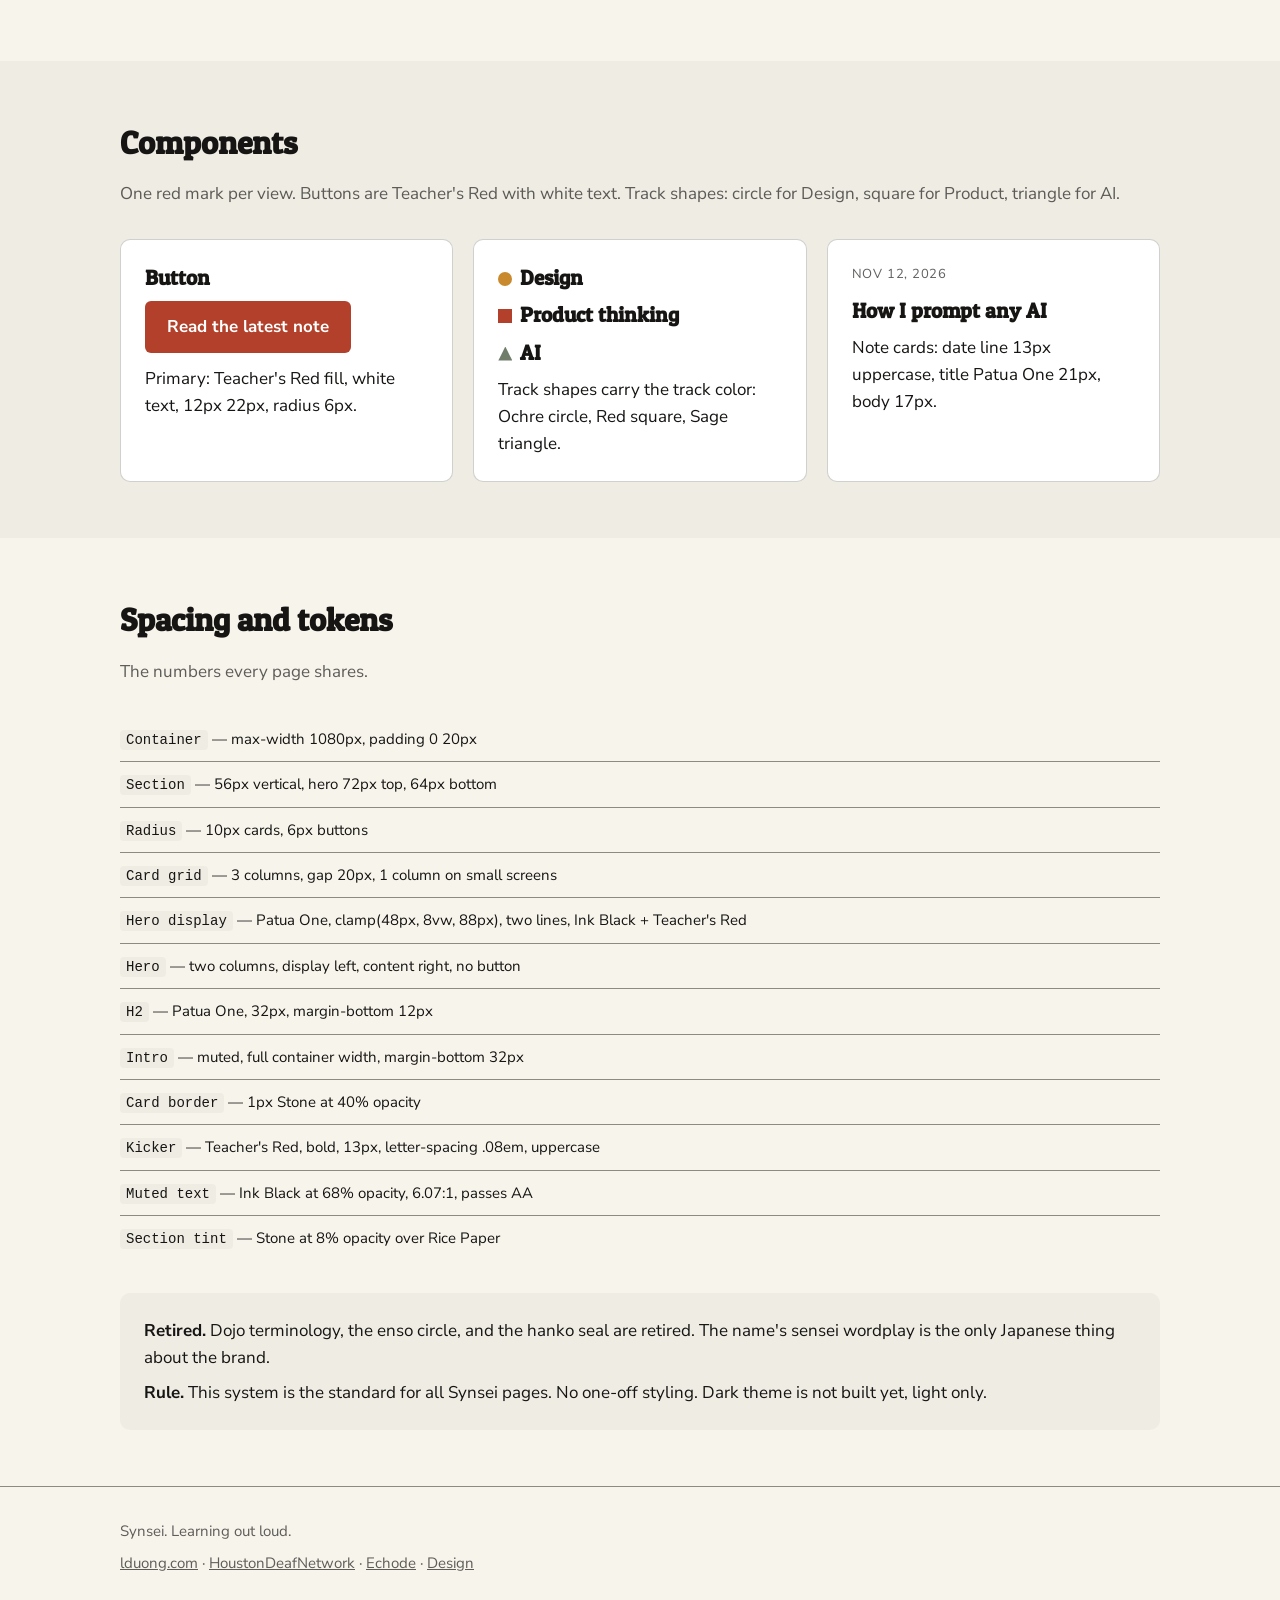
==== commit 6b2e2c3f: "Hero banner: giant Learning Out Loud display, content right, no button" ====
--- a/design/index.html
+++ b/design/index.html
@@ -8,8 +8,8 @@
 <link rel="preconnect" href="https://fonts.googleapis.com">
 <link rel="preconnect" href="https://fonts.gstatic.com" crossorigin>
 <link href="https://fonts.googleapis.com/css2?family=Patua+One&family=Nunito+Sans:wght@400;600;700&display=swap" rel="stylesheet">
-<link rel="stylesheet" href="../styles.css?v=4">
-<link rel="stylesheet" href="../design.css?v=2">
+<link rel="stylesheet" href="../styles.css?v=5">
+<link rel="stylesheet" href="../design.css?v=3">
 <link rel="icon" type="image/svg+xml" href="../synsei-icon.svg">
 <script async src="https://www.googletagmanager.com/gtm.js?id=GTM-TKNXQMXL"></script>
 <script>
@@ -174,8 +174,8 @@
       <h2>Typography</h2>
       <p class="section-intro">Patua One for headings and the wordmark, its only weight. Nunito Sans for body. Small labels stay in Nunito Sans, never set 13px text in Patua One.</p>
       <div class="specimen">
-        <p class="sample-display">Learning out loud.</p>
-        <p class="sample-note">Patua One, 44px, hero H1</p>
+        <p class="sample-display">Learning out<br><span class="hero-display-red">loud.</span></p>
+        <p class="sample-note">Patua One, 88px, hero display</p>
       </div>
       <div class="specimen">
         <p class="sample-h2">Try it. Write it down. Share what worked.</p>
@@ -222,7 +222,8 @@
         <li><code>Section</code> — 56px vertical, hero 72px top, 64px bottom</li>
         <li><code>Radius</code> — 10px cards, 6px buttons</li>
         <li><code>Card grid</code> — 3 columns, gap 20px, 1 column on small screens</li>
-        <li><code>H1</code> — Patua One, 44px, line-height 1.15, max-width 800px</li>
+        <li><code>Hero display</code> — Patua One, clamp(48px, 8vw, 88px), two lines, Ink Black + Teacher's Red</li>
+        <li><code>Hero</code> — two columns, display left, content right, no button</li>
         <li><code>H2</code> — Patua One, 32px, margin-bottom 12px</li>
         <li><code>Intro</code> — muted, full container width, margin-bottom 32px</li>
         <li><code>Card border</code> — 1px Stone at 40% opacity</li>
--- a/styles.css
+++ b/styles.css
@@ -82,9 +82,42 @@
 }
 .site-header nav a:hover { color: var(--accent); }
 
-/* Hero */
+/* Hero — big display type left, content right, no button */
 
 .hero { padding: 72px 0 64px; }
+.hero-inner {
+  display: grid;
+  grid-template-columns: 1.5fr 1fr;
+  gap: 64px;
+  align-items: start;
+}
+.hero-display {
+  font-family: var(--display);
+  font-size: clamp(48px, 8vw, 88px);
+  line-height: 0.98;
+  text-transform: uppercase;
+  margin: 0;
+}
+.hero-display-red { color: var(--accent); }
+.hero-side { padding-top: 16px; }
+.hero-number {
+  font-family: var(--display);
+  font-size: 56px;
+  line-height: 1;
+  margin: 0 0 20px;
+}
+.hero-intro {
+  font-size: 19px;
+  margin: 0 0 16px;
+}
+.hero-label {
+  font-weight: bold;
+  font-size: 13px;
+  letter-spacing: 0.08em;
+  text-transform: uppercase;
+  color: var(--muted);
+  margin: 0;
+}
 .kicker {
   color: var(--accent);
   font-weight: bold;
@@ -92,13 +125,6 @@
   text-transform: uppercase;
   font-size: 13px;
   margin: 0 0 16px;
-}
-.hero h1 {
-  font-family: var(--display);
-  font-size: 44px;
-  line-height: 1.15;
-  margin: 0 0 20px;
-  max-width: 800px;
 }
 .lede {
   font-size: 19px;
@@ -196,7 +222,8 @@
 
 @media (max-width: 760px) {
   .hero { padding: 48px 0 40px; }
-  .hero h1 { font-size: 32px; }
+  .hero-inner { grid-template-columns: 1fr; gap: 32px; }
+  .hero-side { padding-top: 0; }
   .cards { grid-template-columns: 1fr; }
   .site-header nav a { margin-left: 14px; }
 }
--- a/design.css
+++ b/design.css
@@ -59,8 +59,9 @@
 }
 .specimen .sample-display {
   font-family: var(--display);
-  font-size: 44px;
-  line-height: 1.15;
+  font-size: clamp(48px, 8vw, 88px);
+  line-height: 0.98;
+  text-transform: uppercase;
   margin: 0 0 8px;
 }
 .specimen .sample-h2 {
@@ -97,5 +98,4 @@
 @media (max-width: 760px) {
   .lockups { grid-template-columns: 1fr; }
   .swatches { grid-template-columns: repeat(2, 1fr); }
-  .specimen .sample-display { font-size: 32px; }
 }
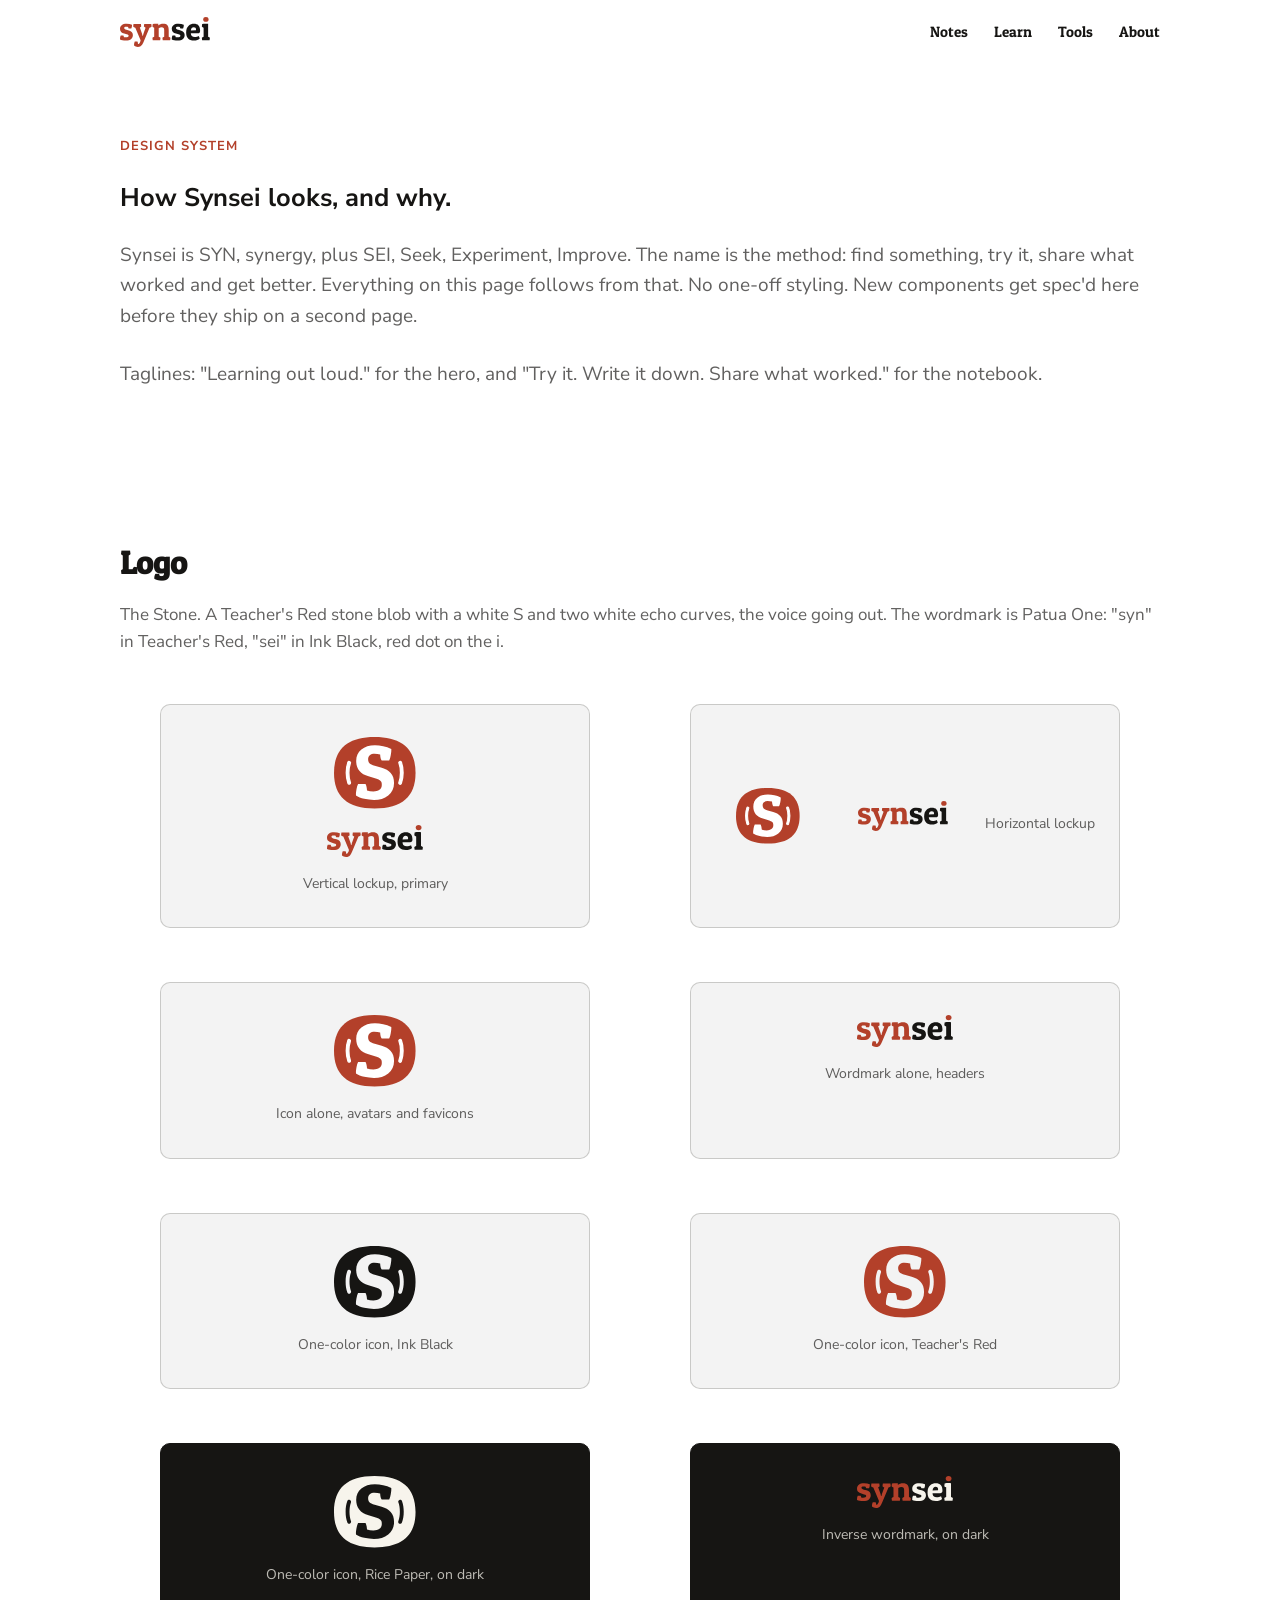
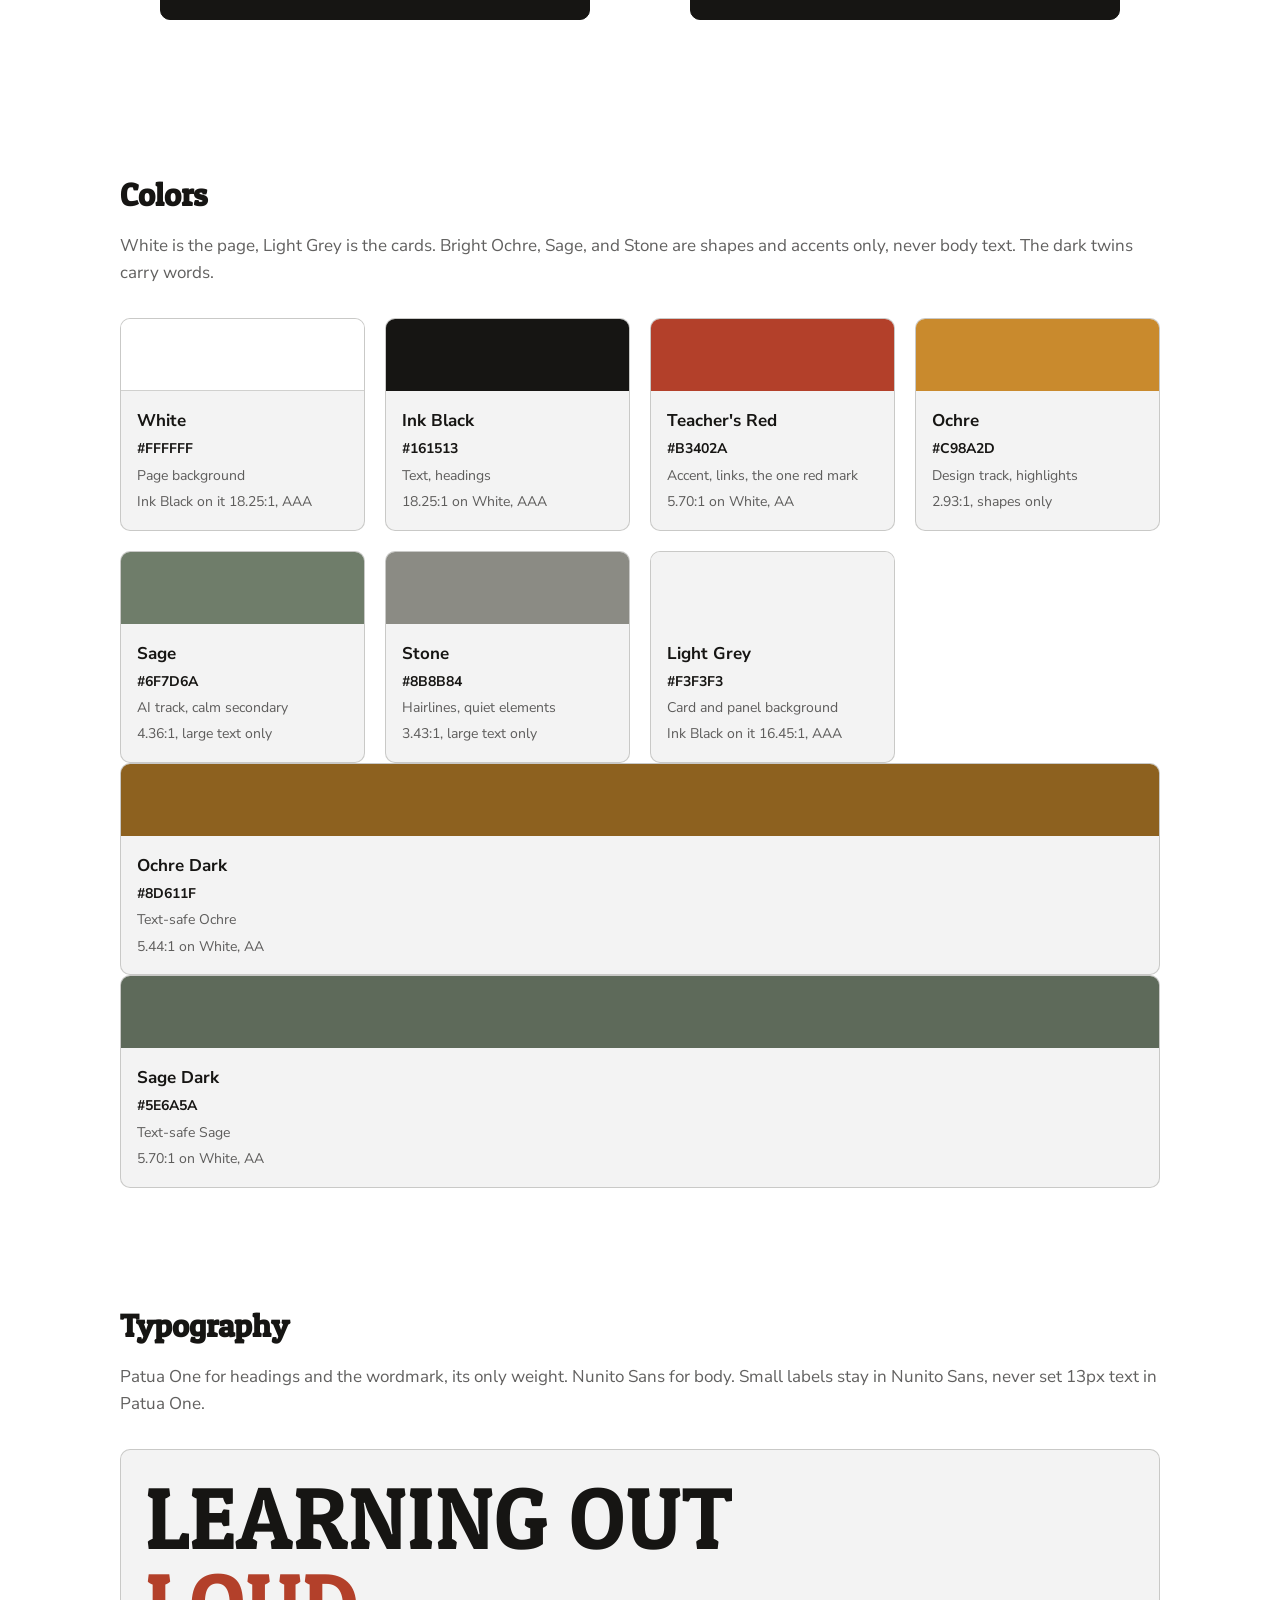
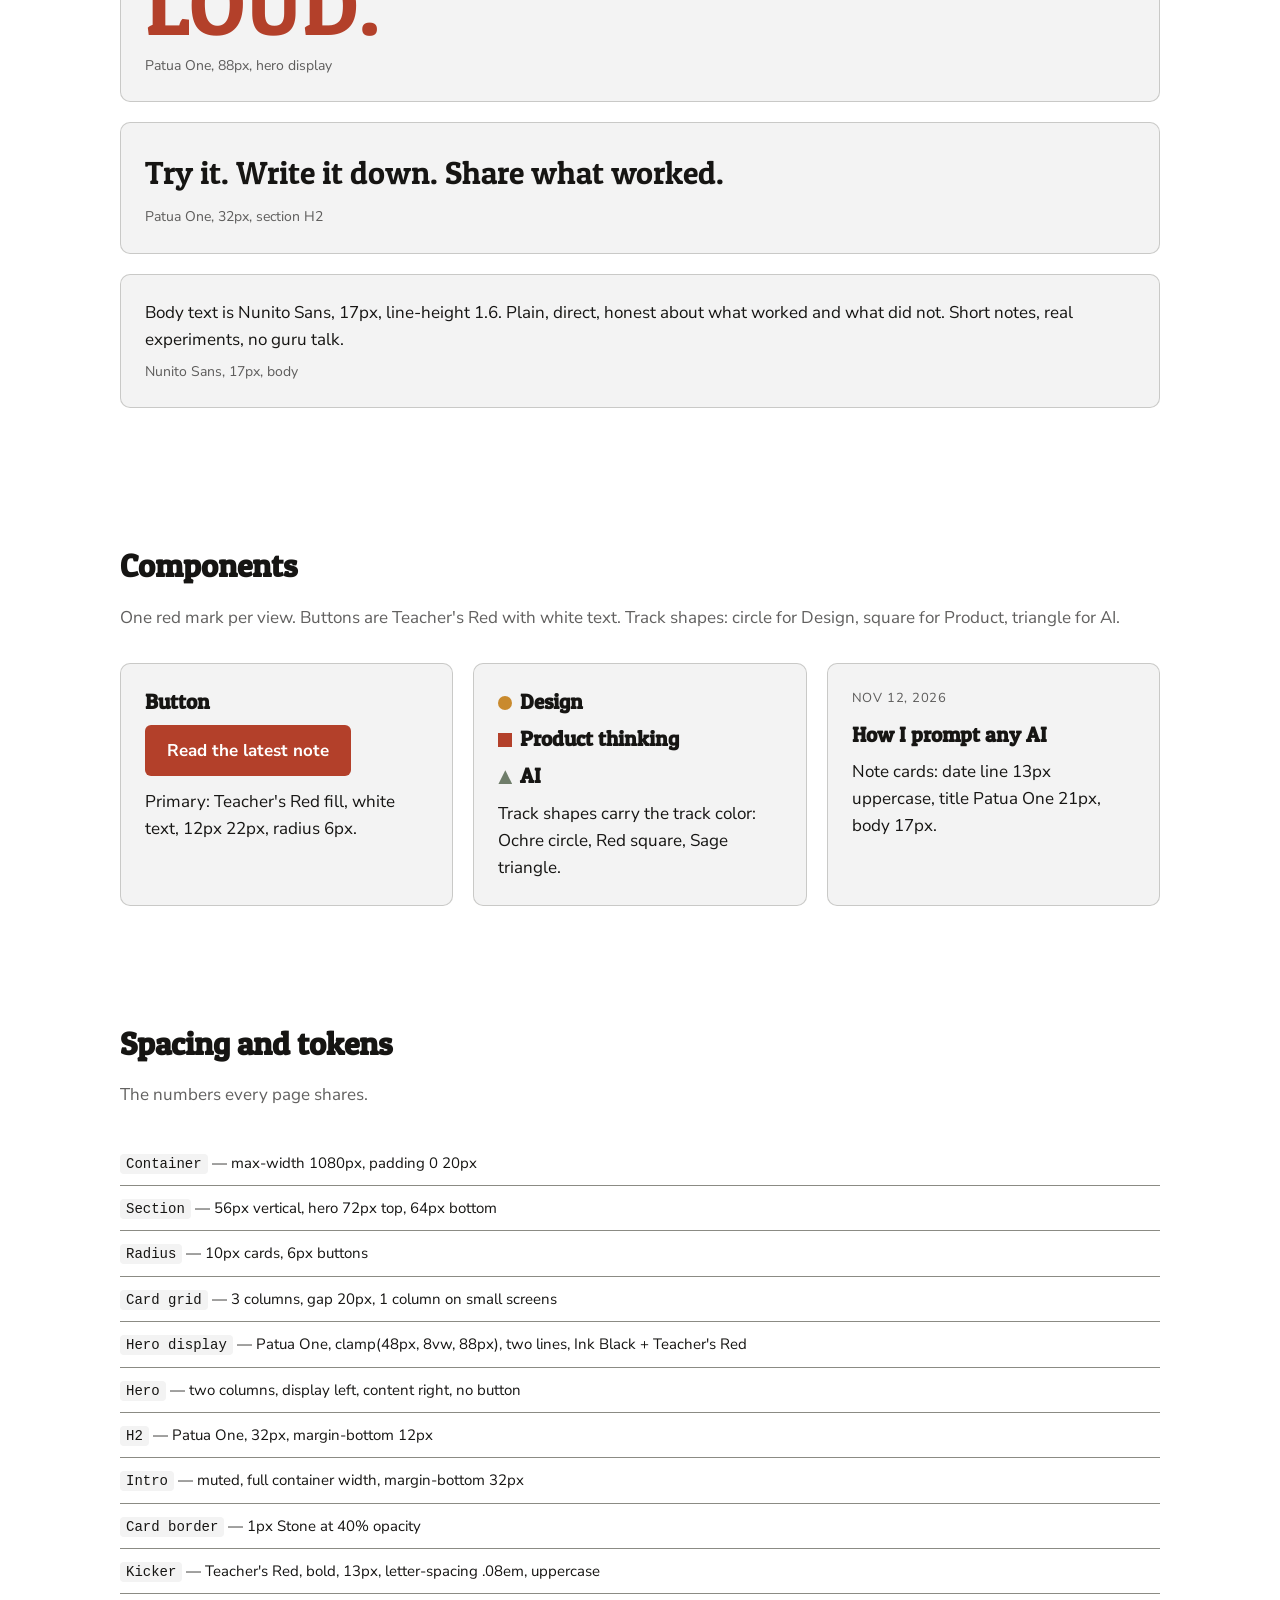
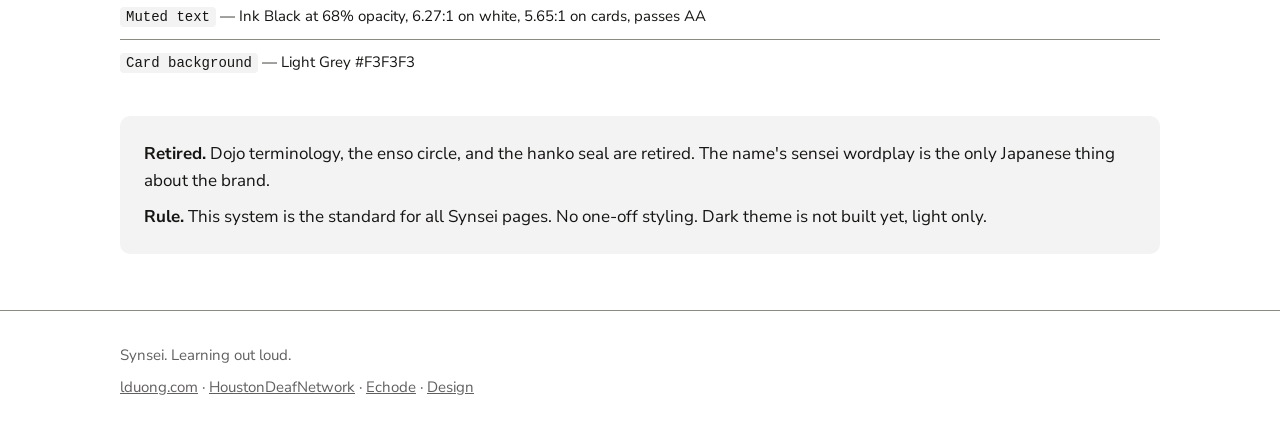
==== commit 6890ccfe: "White page and light grey cards from Homvesta reference, sticky nav, no header border" ====
--- a/design/index.html
+++ b/design/index.html
@@ -8,8 +8,8 @@
 <link rel="preconnect" href="https://fonts.googleapis.com">
 <link rel="preconnect" href="https://fonts.gstatic.com" crossorigin>
 <link href="https://fonts.googleapis.com/css2?family=Patua+One&family=Nunito+Sans:wght@400;600;700&display=swap" rel="stylesheet">
-<link rel="stylesheet" href="../styles.css?v=5">
-<link rel="stylesheet" href="../design.css?v=3">
+<link rel="stylesheet" href="../styles.css?v=6">
+<link rel="stylesheet" href="../design.css?v=4">
 <link rel="icon" type="image/svg+xml" href="../synsei-icon.svg">
 <script async src="https://www.googletagmanager.com/gtm.js?id=GTM-TKNXQMXL"></script>
 <script>
@@ -88,18 +88,18 @@
     </div>
   </section>
 
-  <section id="colors" class="section tint">
+  <section id="colors" class="section">
     <div class="wrap">
       <h2>Colors</h2>
-      <p class="section-intro">Six colors, plus two darker twins for text. Bright Ochre, Sage, and Stone are shapes and accents only, never body text. The dark twins carry words.</p>
+      <p class="section-intro">White is the page, Light Grey is the cards. Bright Ochre, Sage, and Stone are shapes and accents only, never body text. The dark twins carry words.</p>
       <div class="swatches">
         <article class="swatch">
-          <div class="chip" style="background:#f7f4ec"></div>
-          <div class="swatch-body">
-            <h3>Rice Paper</h3>
-            <p class="hex">#F7F4EC</p>
+          <div class="chip" style="background:#ffffff;border-bottom:1px solid var(--card-line)"></div>
+          <div class="swatch-body">
+            <h3>White</h3>
+            <p class="hex">#FFFFFF</p>
             <p>Page background</p>
-            <p>16.60:1 on Ink Black, AAA</p>
+            <p>Ink Black on it 18.25:1, AAA</p>
           </div>
         </article>
         <article class="swatch">
@@ -108,7 +108,7 @@
             <h3>Ink Black</h3>
             <p class="hex">#161513</p>
             <p>Text, headings</p>
-            <p>16.60:1 on Rice Paper, AAA</p>
+            <p>18.25:1 on White, AAA</p>
           </div>
         </article>
         <article class="swatch">
@@ -117,7 +117,7 @@
             <h3>Teacher's Red</h3>
             <p class="hex">#B3402A</p>
             <p>Accent, links, the one red mark</p>
-            <p>5.19:1 on Rice Paper, AA</p>
+            <p>5.70:1 on White, AA</p>
           </div>
         </article>
         <article class="swatch">
@@ -126,7 +126,7 @@
             <h3>Ochre</h3>
             <p class="hex">#C98A2D</p>
             <p>Design track, highlights</p>
-            <p>2.67:1, shapes only</p>
+            <p>2.93:1, shapes only</p>
           </div>
         </article>
         <article class="swatch">
@@ -135,7 +135,7 @@
             <h3>Sage</h3>
             <p class="hex">#6F7D6A</p>
             <p>AI track, calm secondary</p>
-            <p>3.97:1, large text only</p>
+            <p>4.36:1, large text only</p>
           </div>
         </article>
         <article class="swatch">
@@ -144,7 +144,18 @@
             <h3>Stone</h3>
             <p class="hex">#8B8B84</p>
             <p>Hairlines, quiet elements</p>
-            <p>3.12:1, large text only</p>
+            <p>3.43:1, large text only</p>
+          </div>
+        </article>
+        <article class="swatch">
+          <div class="chip" style="background:#f3f3f3"></div>
+          <div class="swatch-body">
+            <h3>Light Grey</h3>
+            <p class="hex">#F3F3F3</p>
+            <p>Card and panel background</p>
+            <p>Ink Black on it 16.45:1, AAA</p>
+          </div>
+        </article>
           </div>
         </article>
         <article class="swatch">
@@ -153,7 +164,7 @@
             <h3>Ochre Dark</h3>
             <p class="hex">#8D611F</p>
             <p>Text-safe Ochre</p>
-            <p>4.95:1 on Rice Paper, AA</p>
+            <p>5.44:1 on White, AA</p>
           </div>
         </article>
         <article class="swatch">
@@ -162,7 +173,7 @@
             <h3>Sage Dark</h3>
             <p class="hex">#5E6A5A</p>
             <p>Text-safe Sage</p>
-            <p>5.18:1 on Rice Paper, AA</p>
+            <p>5.70:1 on White, AA</p>
           </div>
         </article>
       </div>
@@ -188,7 +199,7 @@
     </div>
   </section>
 
-  <section id="components" class="section tint">
+  <section id="components" class="section">
     <div class="wrap">
       <h2>Components</h2>
       <p class="section-intro">One red mark per view. Buttons are Teacher's Red with white text. Track shapes: circle for Design, square for Product, triangle for AI.</p>
@@ -228,8 +239,8 @@
         <li><code>Intro</code> — muted, full container width, margin-bottom 32px</li>
         <li><code>Card border</code> — 1px Stone at 40% opacity</li>
         <li><code>Kicker</code> — Teacher's Red, bold, 13px, letter-spacing .08em, uppercase</li>
-        <li><code>Muted text</code> — Ink Black at 68% opacity, 6.07:1, passes AA</li>
-        <li><code>Section tint</code> — Stone at 8% opacity over Rice Paper</li>
+        <li><code>Muted text</code> — Ink Black at 68% opacity, 6.27:1 on white, 5.65:1 on cards, passes AA</li>
+        <li><code>Card background</code> — Light Grey #F3F3F3</li>
       </ul>
       <div class="design-note" style="margin-top:32px">
         <p><strong>Retired.</strong> Dojo terminology, the enso circle, and the hanko seal are retired. The name's sensei wordplay is the only Japanese thing about the brand.</p>
--- a/styles.css
+++ b/styles.css
@@ -1,10 +1,10 @@
 /* Synsei — built to ~/workspace/synsei/design-system.md. No build step.
-   Tokens: Rice Paper, Ink Black, Teacher's Red, Ochre, Sage, Stone.
+   Tokens: White, Light Grey, Ink Black, Teacher's Red, Ochre, Sage, Stone.
    Headings Patua One, body Nunito Sans. */
 
 :root {
-  --paper: #f7f4ec;
-  --card: #ffffff;
+  --paper: #ffffff;
+  --card: #f3f3f3;
   --ink: #161513;
   --accent: #b3402a;
   --accent-hover: #96291a;
@@ -16,7 +16,6 @@
   --line: #8b8b84;
   --card-line: rgba(139, 139, 132, 0.4);
   --muted: rgba(22, 21, 19, 0.68);
-  --tint: rgba(139, 139, 132, 0.08);
   --display: "Patua One", Georgia, "Times New Roman", serif;
   --sans: "Nunito Sans", -apple-system, BlinkMacSystemFont, "Segoe UI", Roboto, Helvetica, Arial, sans-serif;
 }
@@ -54,7 +53,9 @@
 /* Header — wordmark is the real logo SVG, nav in Patua One */
 
 .site-header {
-  border-bottom: 1px solid var(--line);
+  position: sticky;
+  top: 0;
+  z-index: 10;
   background: var(--paper);
 }
 .header-inner {
@@ -145,7 +146,7 @@
 /* Sections */
 
 .section { padding: 56px 0; }
-.section.tint { background: var(--tint); }
+section[id] { scroll-margin-top: 80px; }
 .section h2 {
   font-family: var(--display);
   font-size: 32px;
--- a/design.css
+++ b/design.css
@@ -82,13 +82,13 @@
 .tokens code {
   font-family: ui-monospace, "SF Mono", Menlo, Consolas, monospace;
   font-size: 14px;
-  background: var(--tint);
+  background: var(--card);
   padding: 2px 6px;
   border-radius: 4px;
 }
 
 .design-note {
-  background: var(--tint);
+  background: var(--card);
   border-radius: 10px;
   padding: 24px;
 }
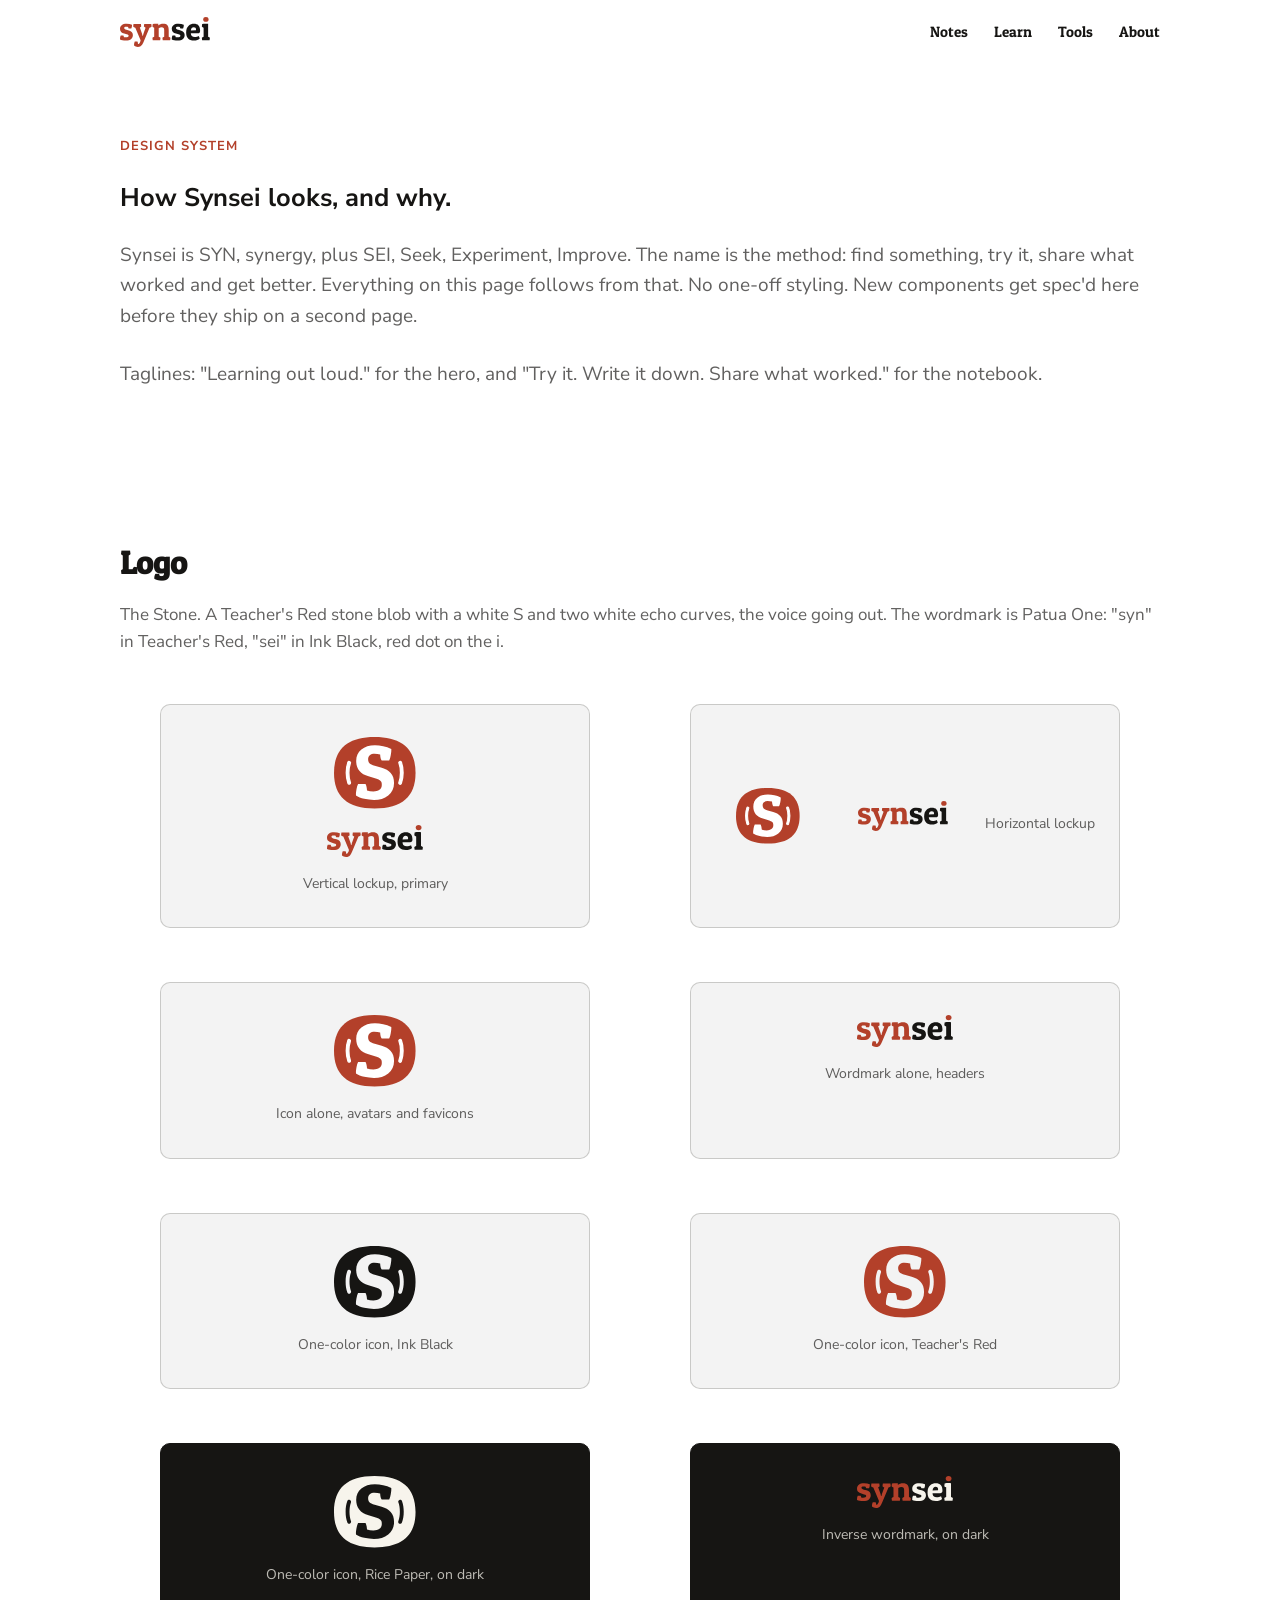
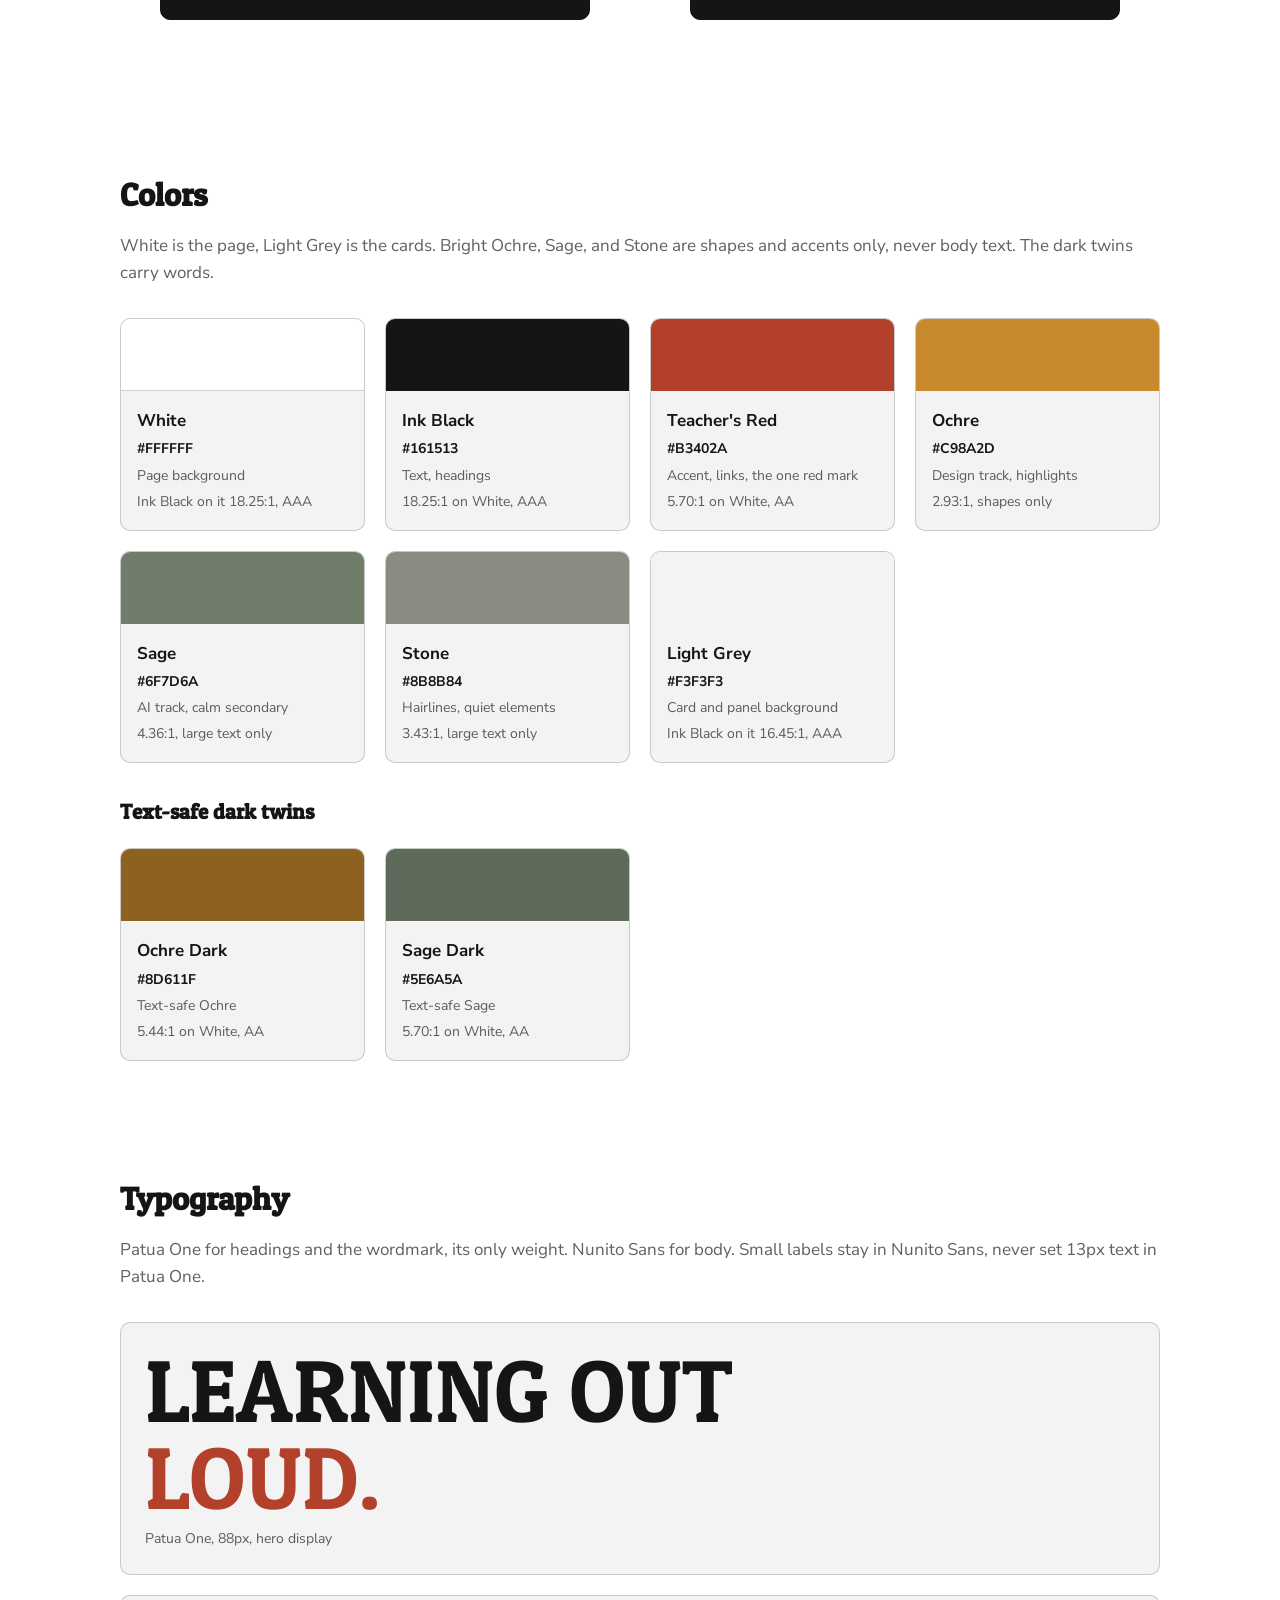
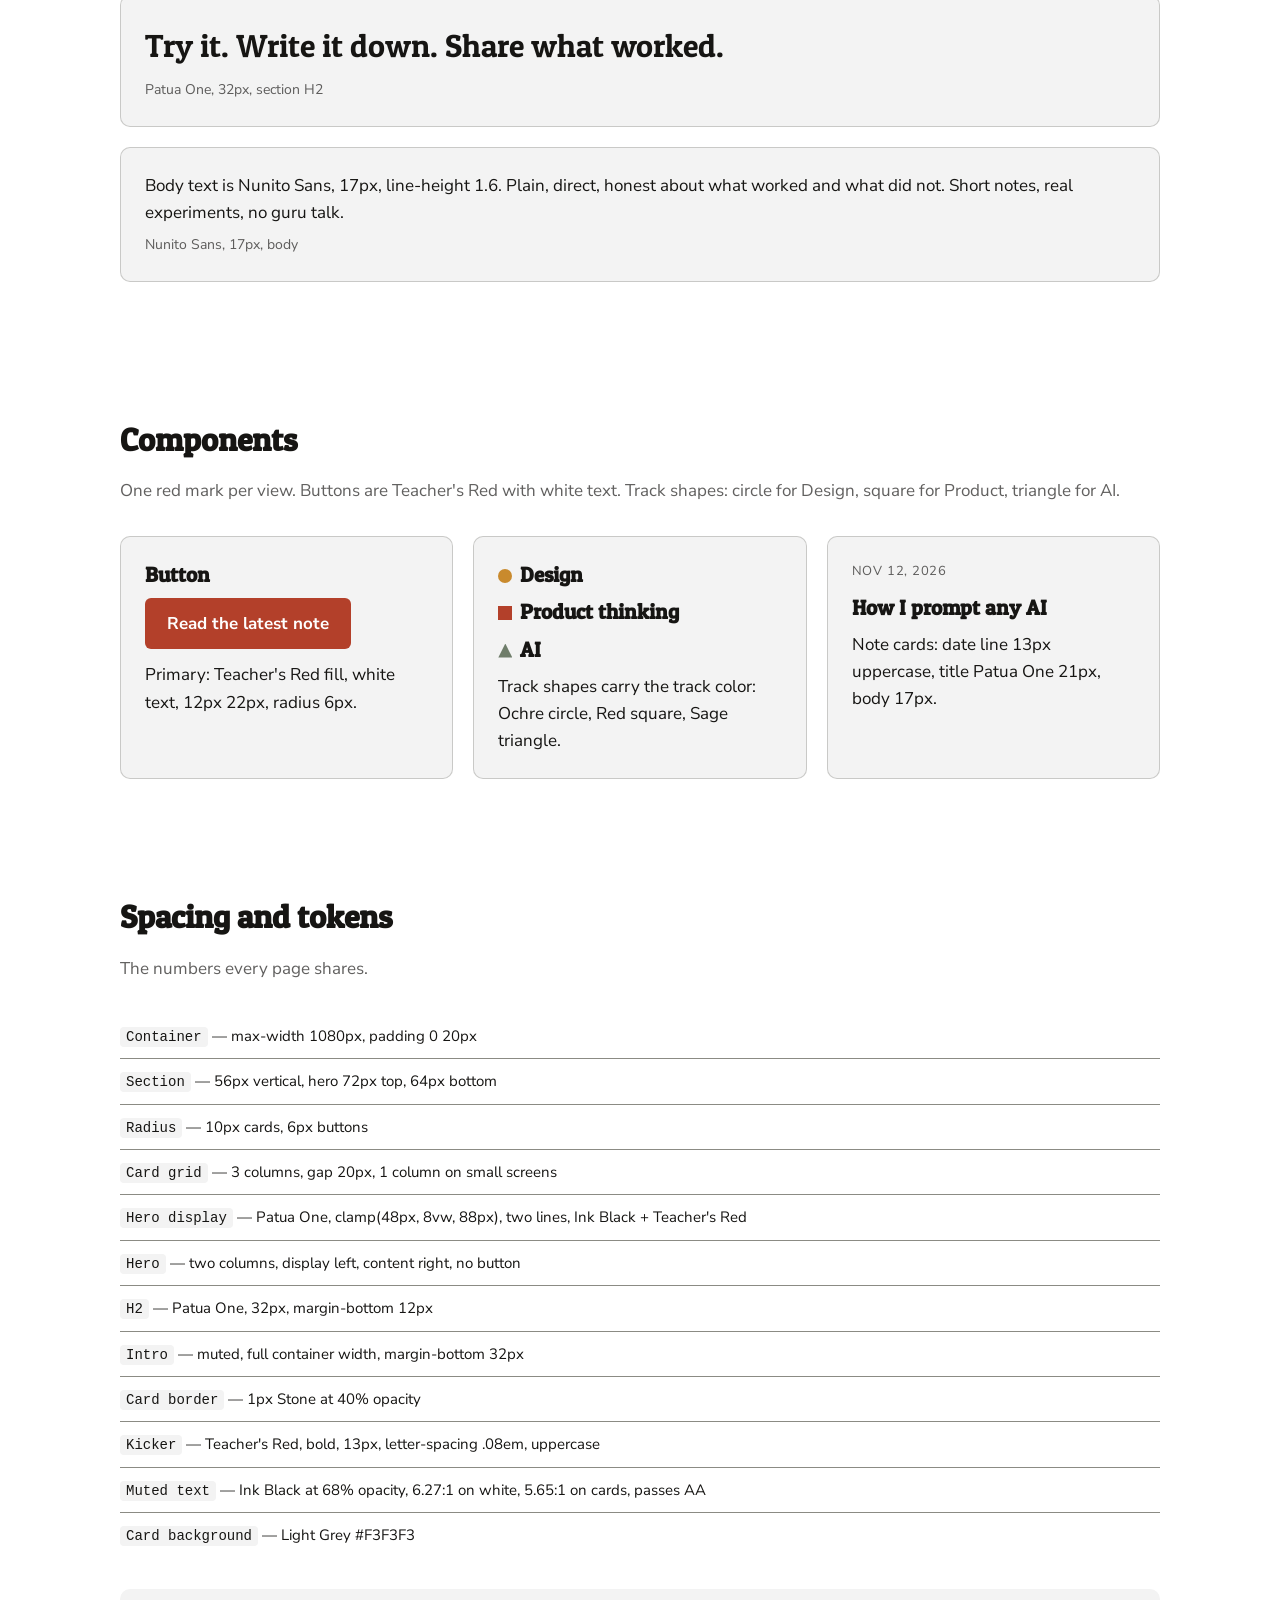
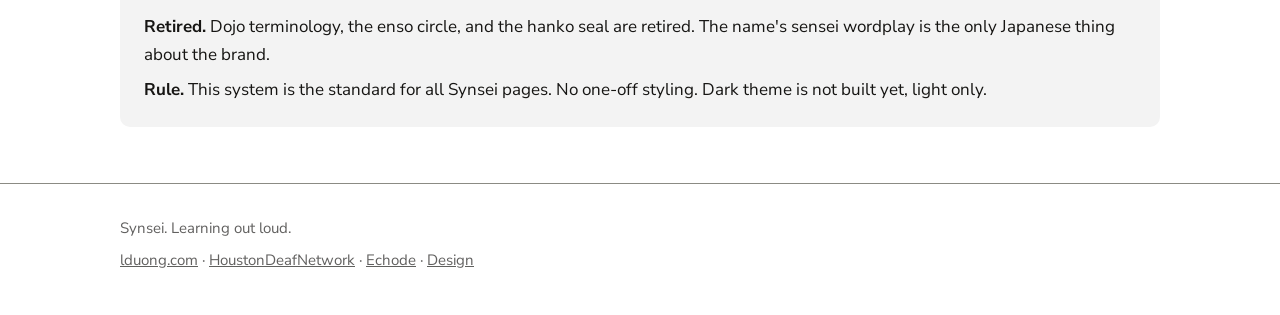
==== commit 8ac23cae: "Fix swatch grid markup, dark twins side by side with subtitle" ====
--- a/design/index.html
+++ b/design/index.html
@@ -9,7 +9,7 @@
 <link rel="preconnect" href="https://fonts.gstatic.com" crossorigin>
 <link href="https://fonts.googleapis.com/css2?family=Patua+One&family=Nunito+Sans:wght@400;600;700&display=swap" rel="stylesheet">
 <link rel="stylesheet" href="../styles.css?v=6">
-<link rel="stylesheet" href="../design.css?v=4">
+<link rel="stylesheet" href="../design.css?v=5">
 <link rel="icon" type="image/svg+xml" href="../synsei-icon.svg">
 <script async src="https://www.googletagmanager.com/gtm.js?id=GTM-TKNXQMXL"></script>
 <script>
@@ -156,8 +156,7 @@
             <p>Ink Black on it 16.45:1, AAA</p>
           </div>
         </article>
-          </div>
-        </article>
+        <h3 class="swatch-subtitle">Text-safe dark twins</h3>
         <article class="swatch">
           <div class="chip" style="background:#8d611f"></div>
           <div class="swatch-body">
--- a/design.css
+++ b/design.css
@@ -49,6 +49,12 @@
 .swatch p { margin: 0 0 4px; font-size: 14px; color: var(--muted); }
 .swatch p:last-child { margin-bottom: 0; }
 .swatch .hex { font-weight: bold; color: var(--ink); }
+.swatch-subtitle {
+  grid-column: 1 / -1;
+  font-family: var(--display);
+  font-size: 21px;
+  margin: 12px 0 0;
+}
 
 .specimen {
   background: var(--card);
